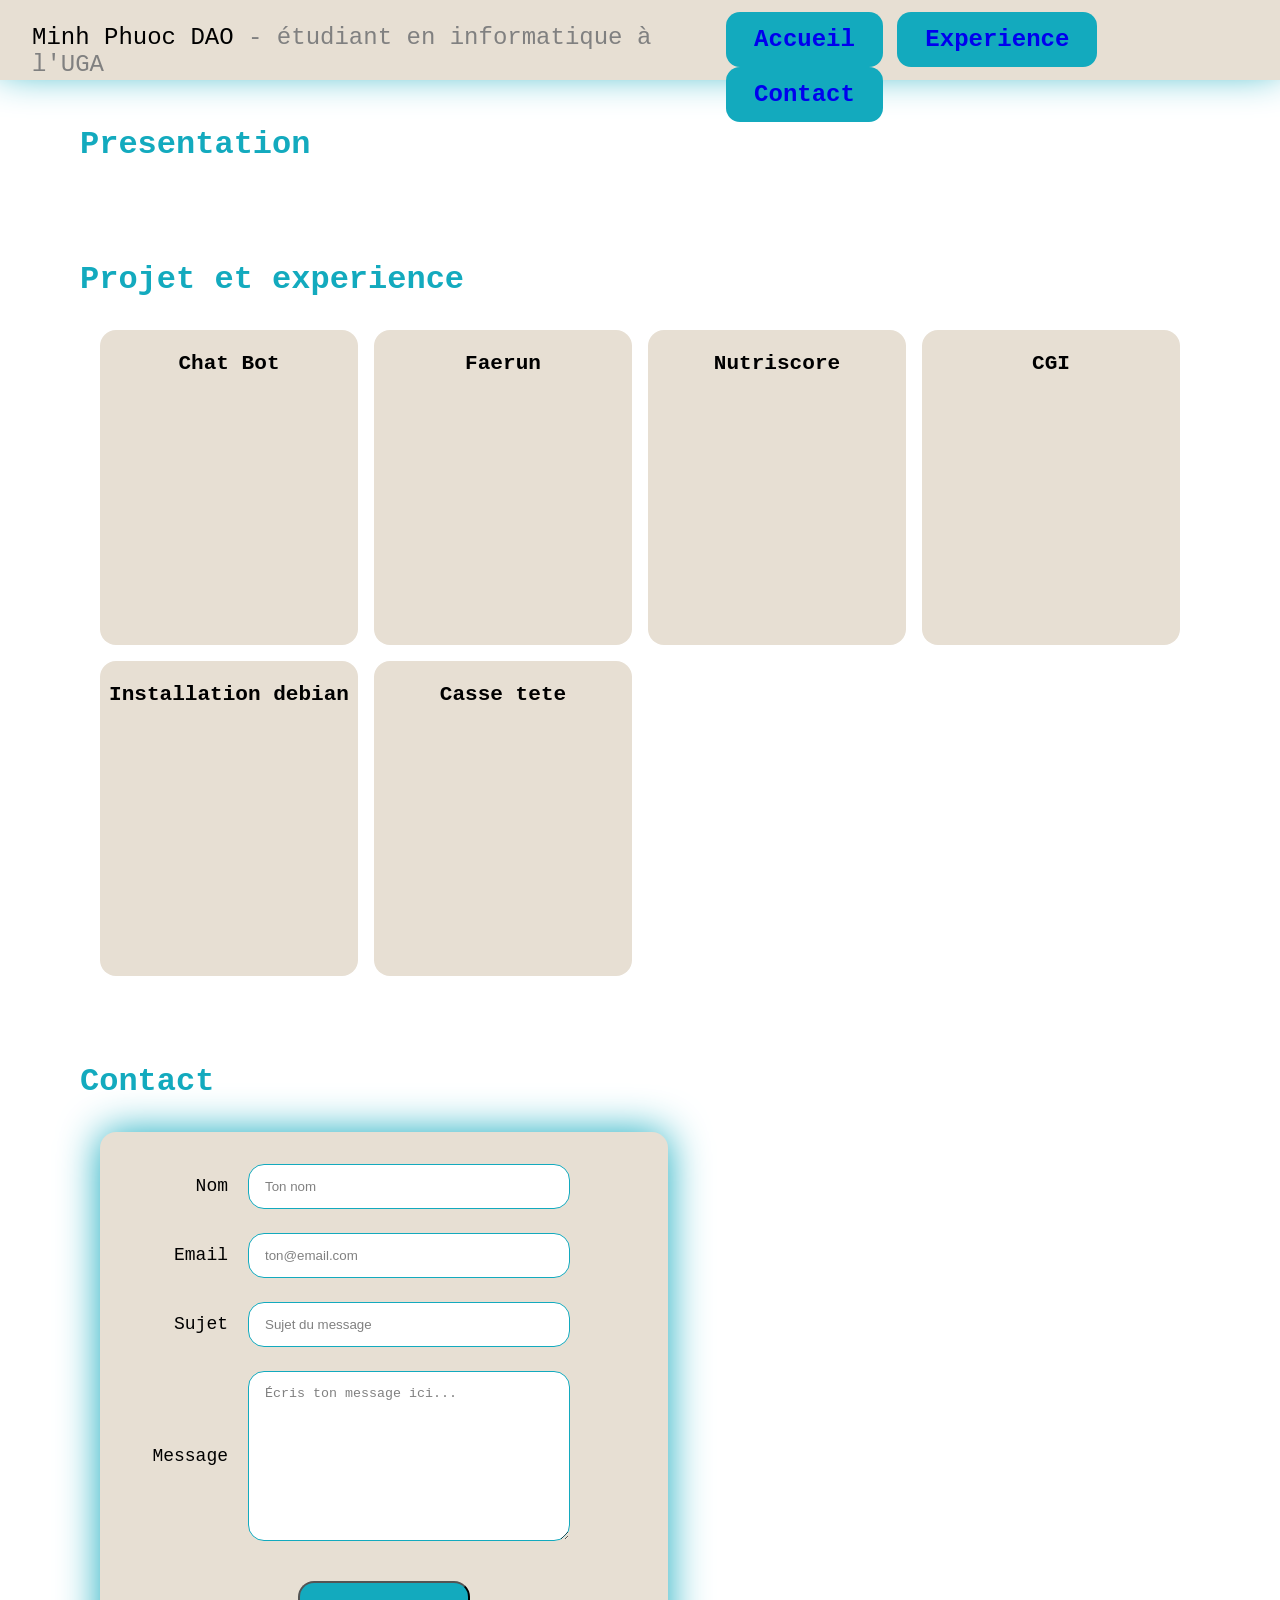
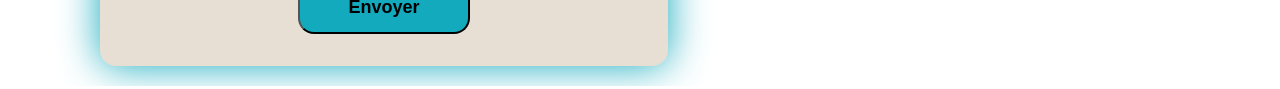
==== Portofolio.html @ 7382b0c1 "portfolio" ====
<!DOCTYPE html>
<html lang="en">

<head>
    <meta charset="UTF-8">
    <meta name="viewport" content="width=device-width, initial-scale=1.0">
    <link rel="stylesheet" href="Portofolio.css">
    <link rel="stylesheet" href="Card.css">
    <title>Document</title>
</head>

<body>
    <nav>
        <p>Minh Phuoc DAO <span>- étudiant en informatique à l'UGA</span></p>
        <section>
            <a href="#presentation" class="btn">Accueil</a>
            <a href="#experience" class="btn">Experience</a>
            <a href="#contact" class="btn">Contact</a>
        </section>
    </nav>

    <section id="presentation">
        <h2>Presentation</h2>


    </section>

    <section id="experience">
        <h2>Projet et experience</h2>
        <section class="tab">
            <section class="projet">
                <div class="card">
                    <div class="card-inter">
                        <div class="card-front">

                            <h3>Chat Bot</h3>

                        </div>
                        <div class="card-back">

                            <p> C'est fait avec du java</p>

                            <button class="myBtn">En savoir plus</button>

                        </div>
                    </div>
                </div>
                <div class="myModal modal">
                    <div class="modal-content">

                        <span class="close">&times;</span>
                        <p>Some text fsefzfl..</p>

                    </div>
                </div>
            </section>

            <section class="projet">
                <div class="card">
                    <div class="card-inter">
                        <div class="card-front">

                            <h3>Faerun</h3>

                        </div>
                        <div class="card-back">

                            <p> C'est fait avec du java</p>

                            <button class="myBtn">En savoir plus</button>

                        </div>
                    </div>
                </div>
                <div class="myModal modal">
                    <div class="modal-content">

                        <span class="close">&times;</span>
                        <p>Some text fsefzfl..</p>

                    </div>
                </div>
            </section>

            <section class="projet">
                <div class="card">
                    <div class="card-inter">
                        <div class="card-front">

                            <h3>Nutriscore</h3>

                        </div>
                        <div class="card-back">

                            <p> C'est fait avec du java</p>

                            <button class="myBtn">En savoir plus</button>

                        </div>
                    </div>
                </div>
                <div class="myModal modal">
                    <div class="modal-content">

                        <span class="close">&times;</span>
                        <p>Some text fsefzfl..</p>

                    </div>
                </div>
            </section>

            <section class="projet">
                <div class="card">
                    <div class="card-inter">
                        <div class="card-front">

                            <h3>CGI</h3>

                        </div>
                        <div class="card-back">

                            <p> C'est fait avec du java</p>

                            <button class="myBtn">En savoir plus</button>

                        </div>
                    </div>
                </div>
                <div class="myModal modal">
                    <div class="modal-content">

                        <span class="close">&times;</span>
                        <p>Some text fsefzfl..</p>

                    </div>
                </div>
            </section>

            <section class="projet">
                <div class="card">
                    <div class="card-inter">
                        <div class="card-front">

                            <h3>Installation debian</h3>

                        </div>
                        <div class="card-back">

                            <p> C'est fait avec du java</p>

                            <button class="myBtn">En savoir plus</button>

                        </div>
                    </div>
                </div>
                <div class="myModal modal">
                    <div class="modal-content">

                        <span class="close">&times;</span>
                        <p>Some text fsefzfl..</p>

                    </div>
                </div>
            </section>

            <section class="projet">
                <div class="card">
                    <div class="card-inter">
                        <div class="card-front">

                            <h3>Casse tete</h3>

                        </div>
                        <div class="card-back">

                            <p> C'est fait avec du python</p>

                            <button class="myBtn">En savoir plus</button>

                        </div>
                    </div>
                </div>
                <div class="myModal modal">
                    <div class="modal-content">

                        <span class="close">&times;</span>
                        <p>Some text fsefzfl..</p>

                    </div>
                </div>
            </section>
        </section>

        <script>
            document.addEventListener("DOMContentLoaded", function () {
                const buttons = document.querySelectorAll(".myBtn");

                buttons.forEach(btn => {
                    const modal = btn.closest('.projet').querySelector('.modal');
                    const close = modal.querySelector(".close");

                    btn.onclick = function () {
                        modal.style.display = "block";
                    }

                    close.onclick = function () {
                        modal.style.display = "none";
                    }

                    window.addEventListener("click", function (event) {
                        if (event.target === modal) {
                            modal.style.display = "none";
                        }
                    });
                });
            });
        </script>

    </section>

    <section id="contact">
        <h2>Contact</h2>
        <form class="contact-form">
            <div class="form">
                <label for="name">Nom</label>
                <input type="text" id="name" name="name" placeholder="Ton nom" required>
            </div>

            <div class="form">
                <label for="email">Email</label>
                <input type="email" id="email" name="email" placeholder="ton@email.com" required>
            </div>

            <div class="form">
                <label for="subject">Sujet</label>
                <input type="text" id="subject" name="subject" placeholder="Sujet du message" required>
            </div>

            <div class="form">
                <label for="message">Message</label>
                <textarea id="message" name="message" rows="5" placeholder="Écris ton message ici..."
                    required></textarea>
            </div>

            <button type="submit">Envoyer</button>
        </form>

    </section>
</body>

</html>
---- Portofolio.css ----
:root {
  /* Couleur du texte */
  --color-text: black;

  /* Couleur du texte inverse*/
  --color-text-inverse: white;

  /* Couleur du fond */
  --color-bg: white;

  /* Couleur du fond alt */
  --color-bg-alt: #e7dfd3;

  --bleu: #044389;
  --vert: #13aabe;
}

html,
body {
  scroll-behavior: smooth;
  margin: 0;
  font-family: "JetBrains Mono", monospace;

  color: var(--color-text);
  background-color: var(--color-bg);

  font-size: 18px;
}
h2 {
  margin-bottom: 32px;
  font-size: 32px;
  color: var(--vert);
}
nav {
  display: flex;
  height: 80px;
  width: 100%;
  margin: 0;
  top: 0;

  justify-content: space-between;
  font-size: 24px;
  position: fixed;

  box-shadow: 0 -10px 40px var(--vert);
  background-color: var(--color-bg-alt);

  z-index: 100;

}

nav>section {
  font-weight: bold;

  margin: 12px;
  margin-right: 48px;
}

nav>p {
  margin: 24px;
  margin-left: 32px;
}

.btn {
  display: inline-flex;
  align-items: center;
  justify-content: center;

  padding: 14px 28px;
  border-radius: 14px;

  background-color: var(--vert);
  text-decoration: none;
  transition: transform 0.4s;

}

span {
  color: grey;
}

.btn:hover {
  transform: translateY(-5px);
  box-shadow: 0 0 20px var(--vert);
}

.btn:active {
  transform: translateY(0);
  box-shadow: 0 6px 15px #10ca4b4e;
}

#presentation,
#experience,
#contact {
  margin-right: 60px;
  margin-left: 60px;
  scroll-margin-top: 80px;
  padding: 20px;
}

#presentation {
  padding-top: 99px;
}

.tab {
  display: grid;
  grid-template-columns: repeat(4, 1fr);
  gap: 16px;
  margin: 20px;
}

.card {
  background-color: transparent;
  height: 35vh;
  perspective: 1000px;
  z-index: 1;
  color: black;
  font-size: 100%;
}

.card-inter {
  position: relative;
  width: 100%;
  height: 100%;
  text-align: center;
  transition: transform 1s ease 0.02s;
  transform-style: preserve-3d;

}

.card:hover .card-inter {
  transform: rotateY(180deg) translateY(-8px) scale(1.02);
  box-shadow: 0 0 40px var(--vert);
  border-radius: 16px;
}

.card-front,
.card-back {
  position: absolute;
  width: 100%;
  height: 100%;
  -webkit-backface-visibility: hidden;
  backface-visibility: hidden;
  border-radius: 16px;

}

.card-front {
  background-color: var(--color-bg-alt);
  border: -10px solid #044289ad;

}

.card-back {
  background-color: var(--vert);
  border: -10px solid var(--vert);
  transform: rotateY(180deg);

  display: flex;
  flex-direction: column;
  justify-content: space-between;
  align-items: center;
}

.modal {
  display: none;
  position: fixed;
  z-index: 1;

  padding-top: 149px;
  left: 35px;
  top: 0;

  width: 95%;
  height: 100%;

  overflow: auto;
}

.modal-content {
  background-color: var(--color-bg);
  margin: auto;
  padding: 20px;
  border: 1px solid var(--vert);
  box-shadow: 0 0 40px var(--vert);

  width: 60%;
  height: 66vh;
  border-radius: 16px;

}

.close {
  color: #aaaaaa;
  float: right;
  font-size: 28px;
  font-weight: bold;
}

.close:hover,
.close:focus {
  color: #000;
  text-decoration: none;
  cursor: pointer;
}

.myBtn {
  width: 30%;
  margin-bottom: 25px;
  padding: 10px;
  background-color: lightblue;
  border-style: none;
  border-radius: 12px;
}

.myBtn:hover {
  background-color: var(--bleu);
}


#contact {
  display: flex;
  flex-direction: column;
  align-items: left;

}

.contact-form {
  width: 45%;
  display: flex;
  flex-direction: column;
  gap: 24px;
  margin-left: 20px;
  padding: 32px;
  border-radius: 16px;
  background-color: var(--color-bg-alt);
  box-shadow: 0 0 40px var(--vert);
}


.form{
  display: grid;
  grid-template-columns: 1fr 3fr;
  align-items: center;
  gap: 20px;
  padding-right: 100px;
}

#contact label {
  text-align: right;
  cursor: pointer;
}

#contact input, #contact textarea {
  width: 100%;
  padding: 14px 16px;
  border-radius: 16px;
  border: 1px solid var(--vert);

  background-color: var(--color-bg);
  transition: border 0.2s, box-shadow 0.2s, transform 0.2s;
}
#contact input::placeholder,
#contact textarea::placeholder {
  color: grey;
}

#contact input:focus,
#contact textarea:focus {
  border: 1px solid var(--vert);
  box-shadow: 0 0 10px var(--vert);
  transform: translateY(-1px);
}

#contact textarea {
  resize: vertical;
  min-height: 140px;
}

#contact button {
  align-self: center;
  margin-top: 16px;

  padding: 14px 48px;
  border-radius: 16px;

  background-color: var(--vert);

  font-weight: bold;
  font-size: 18px;

  cursor: pointer;
  transition: transform 0.3s, box-shadow 0.3s;
}

#contact button:hover {
  transform: translateY(-4px);
  box-shadow: 0 0 20px var(--vert);
}

#contact button:active {
  transform: translateY(0);
  box-shadow: 0 6px 15px red;
}
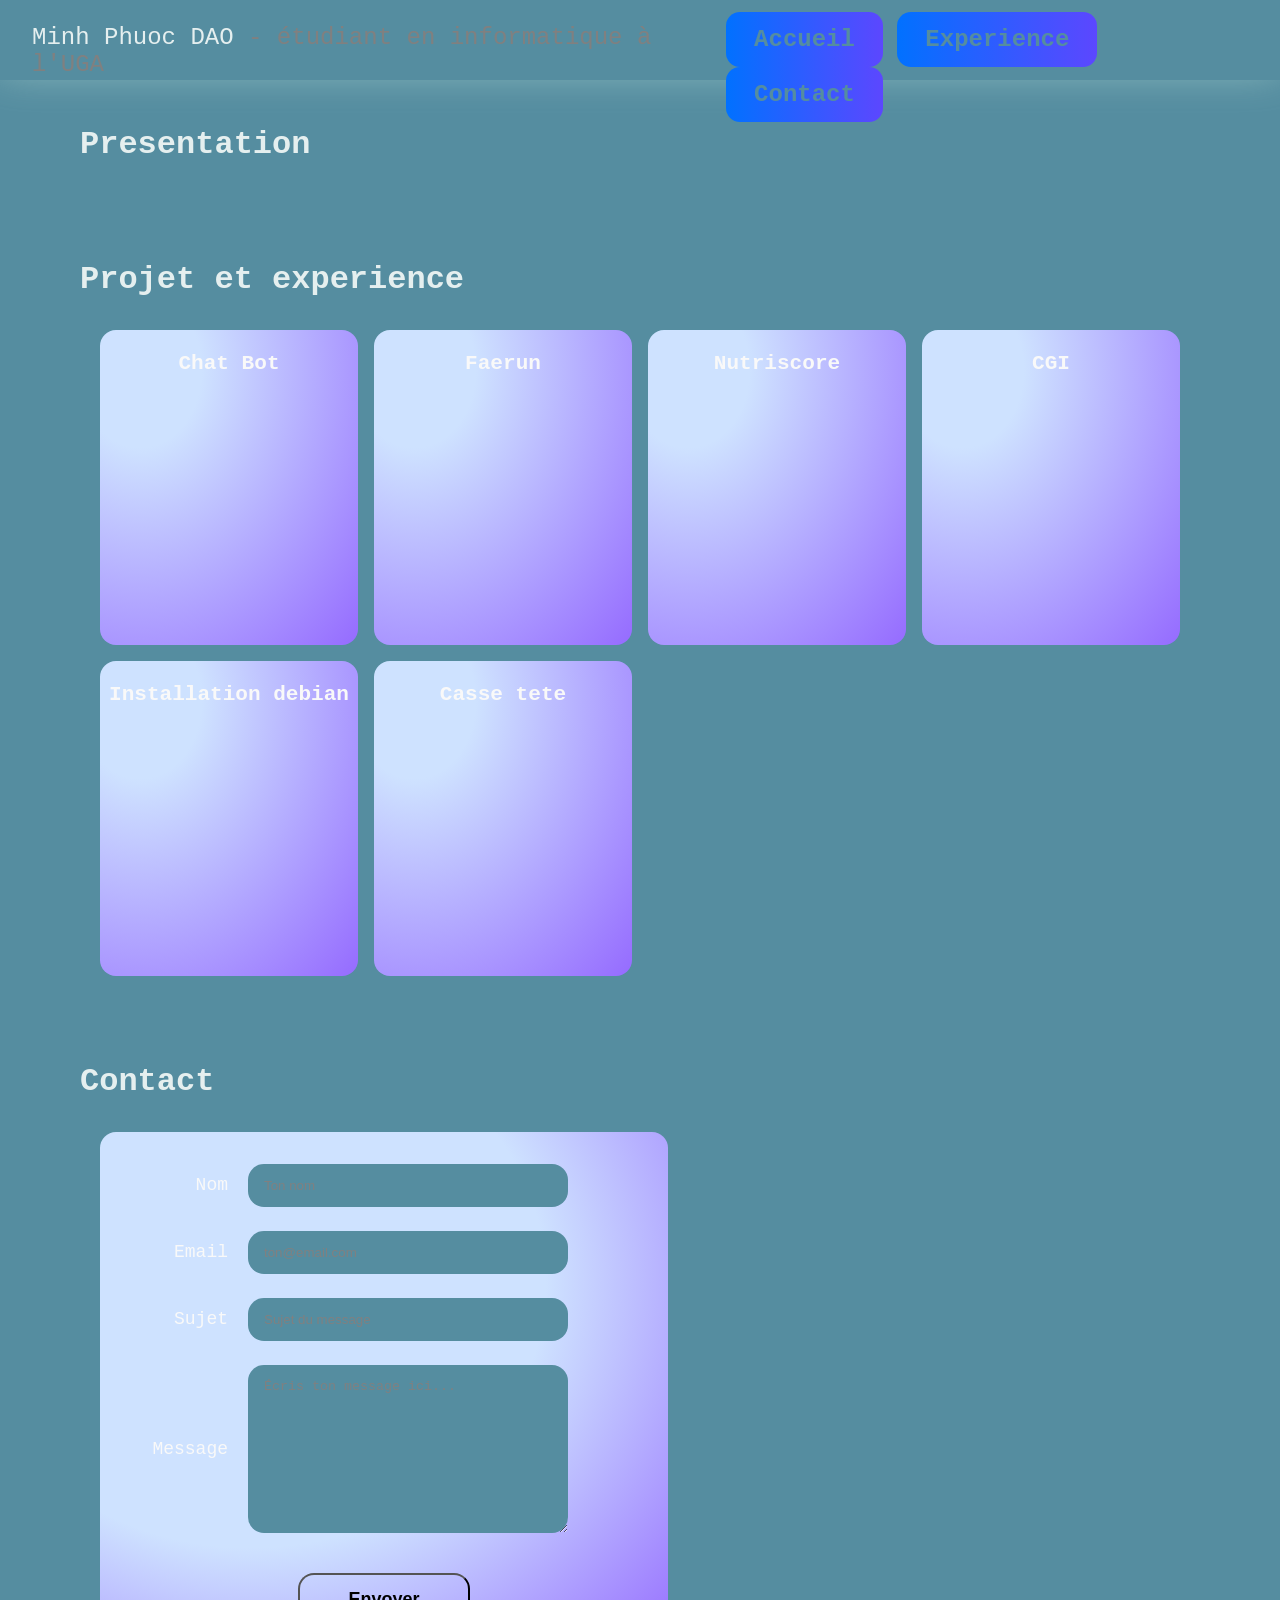
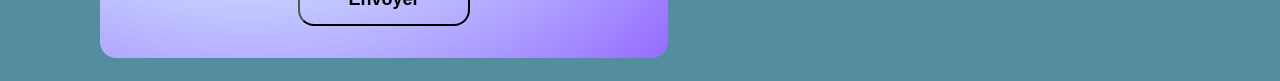
==== commit a5c9b018: "version meilleur couleur" ====
--- a/Portofolio.html
+++ b/Portofolio.html
@@ -216,6 +216,8 @@
             });
         </script>
 
+        
+
     </section>
 
     <section id="contact">
--- a/Portofolio.css
+++ b/Portofolio.css
@@ -1,18 +1,14 @@
 :root {
   /* Couleur du texte */
-  --color-text: black;
-
+  --color-text: #f9f9f9;
+  --color-text-alt: #e5efef;
   /* Couleur du texte inverse*/
   --color-text-inverse: white;
 
   /* Couleur du fond */
-  --color-bg: white;
-
-  /* Couleur du fond alt */
-  --color-bg-alt: #e7dfd3;
-
-  --bleu: #044389;
-  --vert: #13aabe;
+  --color-bg: #558da0;
+  --color-bg-alt: #96c2c2;
+
 }
 
 html,
@@ -26,10 +22,11 @@
 
   font-size: 18px;
 }
+
 h2 {
   margin-bottom: 32px;
   font-size: 32px;
-  color: var(--vert);
+  color: var(--color-text-alt);
 }
 nav {
   display: flex;
@@ -41,9 +38,10 @@
   justify-content: space-between;
   font-size: 24px;
   position: fixed;
-
-  box-shadow: 0 -10px 40px var(--vert);
-  background-color: var(--color-bg-alt);
+  color: var(--color-text-alt);
+
+  box-shadow: 0 -10px 40px var(--color-bg-alt);
+  background-color: var(--color-bg);
 
   z-index: 100;
 
@@ -69,9 +67,10 @@
   padding: 14px 28px;
   border-radius: 14px;
 
-  background-color: var(--vert);
+  background-image: linear-gradient(to right, #0171ff, #5c47ff 100%, #42ccff);
   text-decoration: none;
   transition: transform 0.4s;
+  color: var(--color-bg);
 
 }
 
@@ -81,7 +80,8 @@
 
 .btn:hover {
   transform: translateY(-5px);
-  box-shadow: 0 0 20px var(--vert);
+  box-shadow: 0 6px 16px -4px #006aff66;
+  background-image: linear-gradient(to right, #0171ff, #5c47ff 0%, #42ccff);
 }
 
 .btn:active {
@@ -114,7 +114,7 @@
   height: 35vh;
   perspective: 1000px;
   z-index: 1;
-  color: black;
+  color: var(--color-text);
   font-size: 100%;
 }
 
@@ -123,14 +123,13 @@
   width: 100%;
   height: 100%;
   text-align: center;
-  transition: transform 1s ease 0.02s;
+  transition: transform 0.8s ease-in-out 0.02s, border-color 2s ease, box-shadow 0.3s ease;
   transform-style: preserve-3d;
-
 }
 
 .card:hover .card-inter {
   transform: rotateY(180deg) translateY(-8px) scale(1.02);
-  box-shadow: 0 0 40px var(--vert);
+  box-shadow: 0 0 10px var(--color-text-alt);
   border-radius: 16px;
 }
 
@@ -146,14 +145,11 @@
 }
 
 .card-front {
+  background: radial-gradient(farthest-corner at 40px 40px, #cee2ff 20%, #956bff 100%);
+}
+
+.card-back {
   background-color: var(--color-bg-alt);
-  border: -10px solid #044289ad;
-
-}
-
-.card-back {
-  background-color: var(--vert);
-  border: -10px solid var(--vert);
   transform: rotateY(180deg);
 
   display: flex;
@@ -208,13 +204,14 @@
   width: 30%;
   margin-bottom: 25px;
   padding: 10px;
-  background-color: lightblue;
+  background-image: linear-gradient(to right, #0171ff, #5c47ff 100%, #42ccff);
   border-style: none;
   border-radius: 12px;
+  color: var(--color-bg);
 }
 
 .myBtn:hover {
-  background-color: var(--bleu);
+background-image: linear-gradient(to right, #0171ff, #5c47ff 0%, #42ccff);
 }
 
 
@@ -233,7 +230,7 @@
   margin-left: 20px;
   padding: 32px;
   border-radius: 16px;
-  background-color: var(--color-bg-alt);
+  background: radial-gradient(farthest-corner at 150px 150px, #cee2ff 50%, #956bff 100%);
   box-shadow: 0 0 40px var(--vert);
 }
 
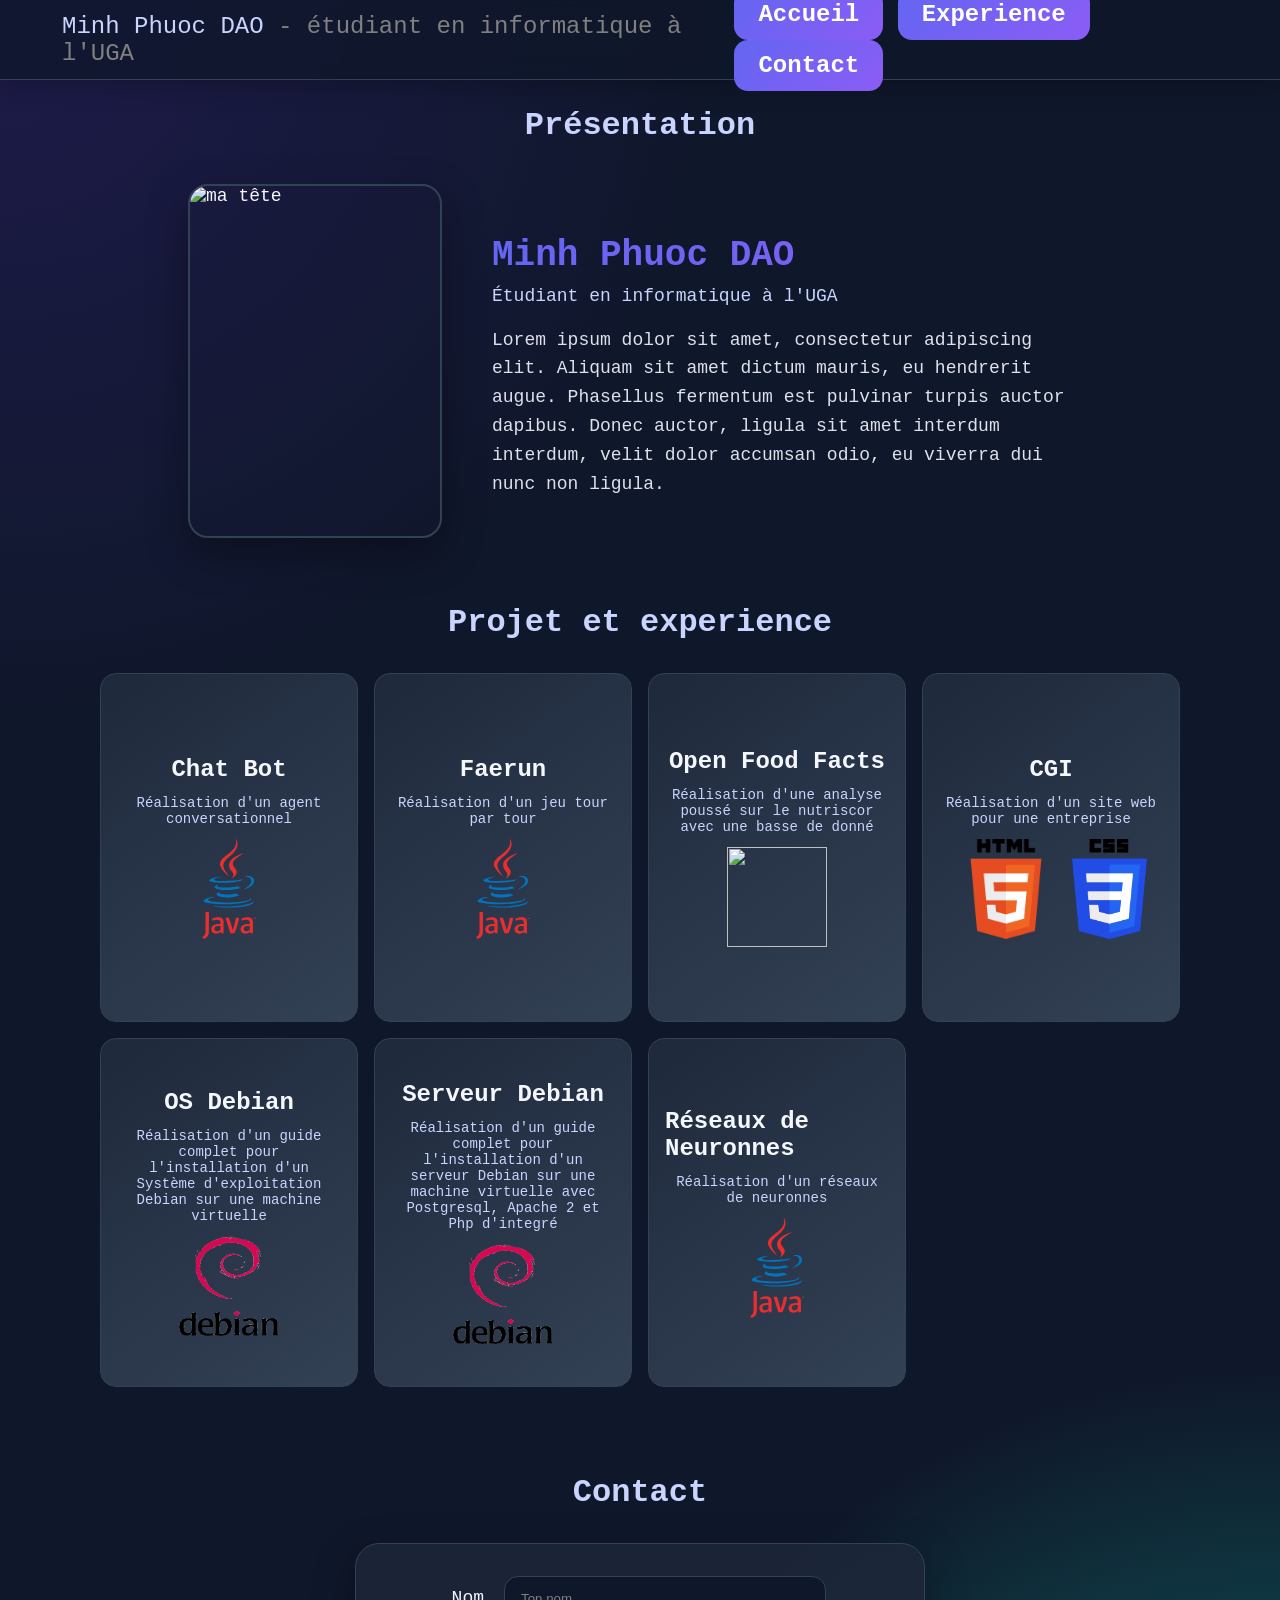
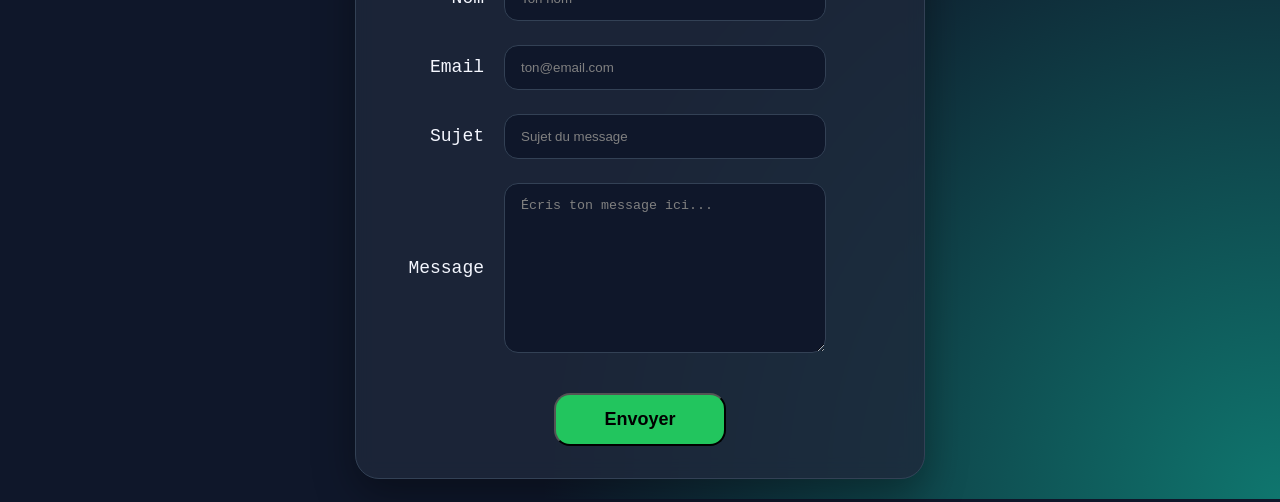
==== commit c9b2273b: "tout changé" ====
--- a/Portofolio.html
+++ b/Portofolio.html
@@ -20,7 +20,26 @@
     </nav>
 
     <section id="presentation">
-        <h2>Presentation</h2>
+        <h2>Présentation</h2>
+
+        <div class="presentation-container">
+
+            <img src="pp.png" class="pp" alt="ma tête">
+
+            <div class="presentation-text">
+                <h1>Minh Phuoc DAO</h1>
+                <span>Étudiant en informatique à l'UGA</span>
+
+                <p>
+                    Lorem ipsum dolor sit amet, consectetur adipiscing elit.
+                    Aliquam sit amet dictum mauris, eu hendrerit augue.
+                    Phasellus fermentum est pulvinar turpis auctor dapibus.
+                    Donec auctor, ligula sit amet interdum interdum, velit dolor accumsan odio,
+                    eu viverra dui nunc non ligula.
+                </p>
+            </div>
+
+        </div>
 
 
     </section>
@@ -30,154 +49,121 @@
         <section class="tab">
             <section class="projet">
                 <div class="card">
-                    <div class="card-inter">
-                        <div class="card-front">
-
-                            <h3>Chat Bot</h3>
-
-                        </div>
-                        <div class="card-back">
-
-                            <p> C'est fait avec du java</p>
-
-                            <button class="myBtn">En savoir plus</button>
-
-                        </div>
-                    </div>
-                </div>
-                <div class="myModal modal">
-                    <div class="modal-content">
-
-                        <span class="close">&times;</span>
-                        <p>Some text fsefzfl..</p>
-
-                    </div>
-                </div>
-            </section>
-
-            <section class="projet">
-                <div class="card">
-                    <div class="card-inter">
-                        <div class="card-front">
-
-                            <h3>Faerun</h3>
-
-                        </div>
-                        <div class="card-back">
-
-                            <p> C'est fait avec du java</p>
-
-                            <button class="myBtn">En savoir plus</button>
-
-                        </div>
-                    </div>
-                </div>
-                <div class="myModal modal">
-                    <div class="modal-content">
-
-                        <span class="close">&times;</span>
-                        <p>Some text fsefzfl..</p>
-
-                    </div>
-                </div>
-            </section>
-
-            <section class="projet">
-                <div class="card">
-                    <div class="card-inter">
-                        <div class="card-front">
-
-                            <h3>Nutriscore</h3>
-
-                        </div>
-                        <div class="card-back">
-
-                            <p> C'est fait avec du java</p>
-
-                            <button class="myBtn">En savoir plus</button>
-
-                        </div>
-                    </div>
-                </div>
-                <div class="myModal modal">
-                    <div class="modal-content">
-
-                        <span class="close">&times;</span>
-                        <p>Some text fsefzfl..</p>
-
-                    </div>
-                </div>
-            </section>
-
-            <section class="projet">
-                <div class="card">
-                    <div class="card-inter">
-                        <div class="card-front">
-
-                            <h3>CGI</h3>
-
-                        </div>
-                        <div class="card-back">
-
-                            <p> C'est fait avec du java</p>
-
-                            <button class="myBtn">En savoir plus</button>
-
-                        </div>
-                    </div>
-                </div>
-                <div class="myModal modal">
-                    <div class="modal-content">
-
-                        <span class="close">&times;</span>
-                        <p>Some text fsefzfl..</p>
-
-                    </div>
-                </div>
-            </section>
-
-            <section class="projet">
-                <div class="card">
-                    <div class="card-inter">
-                        <div class="card-front">
-
-                            <h3>Installation debian</h3>
-
-                        </div>
-                        <div class="card-back">
-
-                            <p> C'est fait avec du java</p>
-
-                            <button class="myBtn">En savoir plus</button>
-
-                        </div>
-                    </div>
-                </div>
-                <div class="myModal modal">
-                    <div class="modal-content">
-
-                        <span class="close">&times;</span>
-                        <p>Some text fsefzfl..</p>
-
-                    </div>
-                </div>
-            </section>
-
-            <section class="projet">
-                <div class="card">
-                    <div class="card-inter">
-                        <div class="card-front">
-
-                            <h3>Casse tete</h3>
-
-                        </div>
-                        <div class="card-back">
-
-                            <p> C'est fait avec du python</p>
-
-                            <button class="myBtn">En savoir plus</button>
-
-                        </div>
+                    <h3>Chat Bot</h3>
+                    <p>Réalisation d'un agent conversationnel</p>
+                    <div class="logo">
+                        <img src="Java_Logo.svg" alt="">
+                    </div>
+                </div>
+                <div class="myModal modal">
+                    <div class="modal-content">
+
+                        <span class="close">&times;</span>
+                        <p>Some text fsefzfl..</p>
+
+                    </div>
+                </div>
+            </section>
+
+            <section class="projet">
+                <div class="card">
+                    <h3>Faerun</h3>
+                    <p>Réalisation d'un jeu tour par tour</p>
+                    <div class="logo">
+                        <img src="Java_Logo.svg" alt="">
+                    </div>
+                </div>
+                <div class="myModal modal">
+                    <div class="modal-content">
+
+                        <span class="close">&times;</span>
+                        <p>Some text fsefzfl..</p>
+
+                    </div>
+                </div>
+            </section>
+
+            <section class="projet">
+                <div class="card">
+                    <h3>Open Food Facts</h3>
+                    <p>Réalisation d'une analyse poussé sur le nutriscor avec une basse de donné</p>
+                    <div class="logo">
+                        <img src="Sql_logo.png" alt="">
+                    </div>
+                </div>
+                <div class="myModal modal">
+                    <div class="modal-content">
+
+                        <span class="close">&times;</span>
+                        <p>Some text fsefzfl..</p>
+
+                    </div>
+                </div>
+            </section>
+
+            <section class="projet">
+                <div class="card">
+                    <h3>CGI</h3>
+                    <p>Réalisation d'un site web pour une entreprise</p>
+                    <div class="logo">
+                        <img src="Html_Logo.png" alt="">
+                        <img class="logocss" src="Css_Logo.png" alt="">
+                    </div>
+                </div>
+                <div class="myModal modal">
+                    <div class="modal-content">
+
+                        <span class="close">&times;</span>
+                        <p>Some text fsefzfl..</p>
+
+                    </div>
+                </div>
+            </section>
+
+            <section class="projet">
+                <div class="card">
+                    <h3>OS Debian</h3>
+                    <p>Réalisation d'un guide complet pour l'installation d'un Système d'exploitation Debian sur une
+                        machine virtuelle</p>
+                    <div class="logo">
+                        <img src="Debian_Logo.png" alt="">
+                    </div>
+                </div>
+                <div class="myModal modal">
+                    <div class="modal-content">
+
+                        <span class="close">&times;</span>
+                        <p>Some text fsefzfl..</p>
+
+                    </div>
+                </div>
+            </section>
+
+            <section class="projet">
+                <div class="card">
+                    <h3>Serveur Debian</h3>
+                    <p>Réalisation d'un guide complet pour l'installation d'un serveur Debian sur une machine virtuelle
+                        avec Postgresql, Apache 2 et Php d'integré</p>
+                    <div class="logo">
+                        <img src="Debian_Logo.png" alt="">
+                    </div>
+                </div>
+                <div class="myModal modal">
+                    <div class="modal-content">
+
+                        <span class="close">&times;</span>
+                        <p>Some text fsefzfl..</p>
+
+                    </div>
+                </div>
+            </section>
+
+            <section class="projet">
+                <div class="card">
+                    <h3>Réseaux de Neuronnes</h3>
+                    <p>Réalisation d'un réseaux de neuronnes</p>
+                    <div class="logo">
+                        <img src="Java_Logo.svg" alt="">
                     </div>
                 </div>
                 <div class="myModal modal">
@@ -193,13 +179,14 @@
 
         <script>
             document.addEventListener("DOMContentLoaded", function () {
-                const buttons = document.querySelectorAll(".myBtn");
-
-                buttons.forEach(btn => {
-                    const modal = btn.closest('.projet').querySelector('.modal');
+                const cards = document.querySelectorAll(".card");
+
+                cards.forEach(card => {
+                    const modal = card.closest('.projet').querySelector('.modal');
                     const close = modal.querySelector(".close");
 
-                    btn.onclick = function () {
+                    card.onclick = function (e) {
+                        e.stopPropagation();
                         modal.style.display = "block";
                     }
 
@@ -216,7 +203,7 @@
             });
         </script>
 
-        
+
 
     </section>
 
--- a/Portofolio.css
+++ b/Portofolio.css
@@ -1,87 +1,85 @@
 :root {
-  /* Couleur du texte */
-  --color-text: #f9f9f9;
-  --color-text-alt: #e5efef;
-  /* Couleur du texte inverse*/
-  --color-text-inverse: white;
-
-  /* Couleur du fond */
-  --color-bg: #558da0;
-  --color-bg-alt: #96c2c2;
-
-}
-
-html,
-body {
+  --color-text: #f5f7ff;
+  --color-text-alt: #c9d4ff;
+  --color-text-inverse: #0f172a;
+  --color-bg: #0f172a;
+  --color-bg-alt: #1e293b;
+  --color-primary: #6366f1;
+  --color-primary-light: #8b5cf6;
+  --color-border: #334155;
+  --vert: #22c55e;
+}
+
+html, body {
   scroll-behavior: smooth;
   margin: 0;
   font-family: "JetBrains Mono", monospace;
-
+  font-size: 18px;
   color: var(--color-text);
-  background-color: var(--color-bg);
-
-  font-size: 18px;
+  background:
+    radial-gradient(circle at top left, #1e1b4b 0%, transparent 30%),
+    radial-gradient(circle at bottom right, #0f766e 0%, transparent 30%),
+    var(--color-bg);
+  min-height: 100vh;
 }
 
 h2 {
   margin-bottom: 32px;
+  text-align: center;
   font-size: 32px;
   color: var(--color-text-alt);
 }
+
 nav {
   display: flex;
+  justify-content: space-between;
+  align-items: center;
+  position: fixed;
+  top: 0;
+  width: 100%;
   height: 80px;
-  width: 100%;
-  margin: 0;
-  top: 0;
-
-  justify-content: space-between;
+  padding: 0 30px;
   font-size: 24px;
-  position: fixed;
   color: var(--color-text-alt);
-
-  box-shadow: 0 -10px 40px var(--color-bg-alt);
-  background-color: var(--color-bg);
-
+  background: rgba(15, 23, 42, 0.75);
+  backdrop-filter: blur(12px);
+  border-bottom: 1px solid var(--color-border);
+  box-shadow: 0 5px 25px rgba(0, 0, 0, 0.25);
   z-index: 100;
-
-}
-
-nav>section {
+  box-sizing: border-box;
+}
+
+nav > section {
   font-weight: bold;
-
   margin: 12px;
   margin-right: 48px;
 }
 
-nav>p {
+nav > p {
   margin: 24px;
   margin-left: 32px;
+}
+
+span {
+  color: grey;
 }
 
 .btn {
   display: inline-flex;
   align-items: center;
   justify-content: center;
-
-  padding: 14px 28px;
+  padding: 12px 24px;
   border-radius: 14px;
-
-  background-image: linear-gradient(to right, #0171ff, #5c47ff 100%, #42ccff);
+  background: linear-gradient(135deg, var(--color-primary), var(--color-primary-light));
+  color: white;
   text-decoration: none;
-  transition: transform 0.4s;
-  color: var(--color-bg);
-
-}
-
-span {
-  color: grey;
+  font-weight: bold;
+  transition: all 0.3s ease;
 }
 
 .btn:hover {
-  transform: translateY(-5px);
-  box-shadow: 0 6px 16px -4px #006aff66;
-  background-image: linear-gradient(to right, #0171ff, #5c47ff 0%, #42ccff);
+  transform: translateY(-4px);
+  box-shadow: 0 10px 25px rgba(99, 102, 241, 0.45);
 }
 
 .btn:active {
@@ -94,12 +92,12 @@
 #contact {
   margin-right: 60px;
   margin-left: 60px;
-  scroll-margin-top: 80px;
+  scroll-margin-top: 60px;
   padding: 20px;
 }
 
 #presentation {
-  padding-top: 99px;
+  padding-top: 80px;
 }
 
 .tab {
@@ -110,80 +108,65 @@
 }
 
 .card {
-  background-color: transparent;
-  height: 35vh;
-  perspective: 1000px;
-  z-index: 1;
-  color: var(--color-text);
-  font-size: 100%;
-}
-
-.card-inter {
-  position: relative;
-  width: 100%;
-  height: 100%;
-  text-align: center;
-  transition: transform 0.8s ease-in-out 0.02s, border-color 2s ease, box-shadow 0.3s ease;
-  transform-style: preserve-3d;
-}
-
-.card:hover .card-inter {
-  transform: rotateY(180deg) translateY(-8px) scale(1.02);
-  box-shadow: 0 0 10px var(--color-text-alt);
-  border-radius: 16px;
-}
-
-.card-front,
-.card-back {
-  position: absolute;
-  width: 100%;
-  height: 100%;
-  -webkit-backface-visibility: hidden;
-  backface-visibility: hidden;
-  border-radius: 16px;
-
-}
-
-.card-front {
-  background: radial-gradient(farthest-corner at 40px 40px, #cee2ff 20%, #956bff 100%);
-}
-
-.card-back {
-  background-color: var(--color-bg-alt);
-  transform: rotateY(180deg);
-
-  display: flex;
-  flex-direction: column;
-  justify-content: space-between;
-  align-items: center;
+    background: linear-gradient(145deg, #1e293b, #334155);
+    border: 1px solid var(--color-border);
+    border-radius: 16px;
+    height: 35vh;
+    display: flex;
+    flex-direction: column;
+    align-items: center;
+    justify-content: center;
+    gap: 12px;
+    padding: 16px;
+    color: var(--color-text);
+    font-size: 100%;
+    cursor: pointer;
+    transition: transform 0.2s ease, box-shadow 0.2s ease;
+}
+
+.card:hover {
+    transform: translateY(-8px);
+    box-shadow:
+        0 15px 35px rgba(0, 0, 0, 0.4),
+        0 0 20px rgba(99, 102, 241, 0.4);
+}
+
+.card h3 {
+    font-size: 24px;
+    margin: 0;
+}
+
+.card p {
+    font-size: 14px;
+    color: var(--color-text-alt);
+    margin: 0;
+    text-align: center;
 }
 
 .modal {
   display: none;
   position: fixed;
   z-index: 1;
-
   padding-top: 149px;
   left: 35px;
   top: 0;
-
   width: 95%;
   height: 100%;
-
   overflow: auto;
+  background-color: rgba(0, 0, 0, 0.6);
+  backdrop-filter: blur(4px);
 }
 
 .modal-content {
-  background-color: var(--color-bg);
+  background: #111827;
   margin: auto;
   padding: 20px;
-  border: 1px solid var(--vert);
-  box-shadow: 0 0 40px var(--vert);
-
+  border: 1px solid var(--color-border);
+  box-shadow: 0 0 40px rgba(0, 0, 0, 0.5);
   width: 60%;
   height: 66vh;
   border-radius: 16px;
-
+  color: white;
 }
 
 .close {
@@ -204,21 +187,16 @@
   width: 30%;
   margin-bottom: 25px;
   padding: 10px;
-  background-image: linear-gradient(to right, #0171ff, #5c47ff 100%, #42ccff);
-  border-style: none;
+  background-image: linear-gradient(to right, #0171ff, #5c47ff, #42ccff);
+  border: none;
   border-radius: 12px;
   color: var(--color-bg);
 }
-
-.myBtn:hover {
-background-image: linear-gradient(to right, #0171ff, #5c47ff 0%, #42ccff);
-}
-
 
 #contact {
   display: flex;
   flex-direction: column;
-  align-items: left;
+  align-items: center;
 
 }
 
@@ -227,15 +205,15 @@
   display: flex;
   flex-direction: column;
   gap: 24px;
-  margin-left: 20px;
   padding: 32px;
-  border-radius: 16px;
-  background: radial-gradient(farthest-corner at 150px 150px, #cee2ff 50%, #956bff 100%);
-  box-shadow: 0 0 40px var(--vert);
-}
-
-
-.form{
+  border-radius: 24px;
+  background: rgba(30, 41, 59, 0.8);
+  backdrop-filter: blur(10px);
+  border: 1px solid var(--color-border);
+  box-shadow: 0 15px 40px rgba(0, 0, 0, 0.35);
+}
+
+.form {
   display: grid;
   grid-template-columns: 1fr 3fr;
   align-items: center;
@@ -248,15 +226,17 @@
   cursor: pointer;
 }
 
-#contact input, #contact textarea {
+#contact input,
+#contact textarea {
   width: 100%;
   padding: 14px 16px;
-  border-radius: 16px;
-  border: 1px solid var(--vert);
-
-  background-color: var(--color-bg);
-  transition: border 0.2s, box-shadow 0.2s, transform 0.2s;
-}
+  border-radius: 14px;
+  border: 1px solid var(--color-border);
+  background: #0f172a;
+  color: white;
+  transition: all 0.3s ease;
+}
+
 #contact input::placeholder,
 #contact textarea::placeholder {
   color: grey;
@@ -264,9 +244,9 @@
 
 #contact input:focus,
 #contact textarea:focus {
-  border: 1px solid var(--vert);
-  box-shadow: 0 0 10px var(--vert);
-  transform: translateY(-1px);
+  outline: none;
+  border-color: var(--color-primary);
+  box-shadow: 0 0 0 3px rgba(99, 102, 241, 0.25);
 }
 
 #contact textarea {
@@ -277,19 +257,75 @@
 #contact button {
   align-self: center;
   margin-top: 16px;
-
   padding: 14px 48px;
   border-radius: 16px;
-
   background-color: var(--vert);
-
   font-weight: bold;
   font-size: 18px;
-
   cursor: pointer;
   transition: transform 0.3s, box-shadow 0.3s;
 }
-
+.presentation-container {
+    display: flex;
+    align-items: center;
+    justify-content: center;
+
+    gap: 50px;
+
+    margin-top: 40px;
+
+    flex-wrap: wrap; 
+}
+
+.pp {
+    width: 250px;
+    height: 350px;
+
+    object-fit: cover;
+
+    border-radius: 20px;
+
+    border: 2px solid var(--color-border);
+
+    box-shadow: 0 15px 40px rgba(0,0,0,0.35);
+
+    transition: transform 0.3s ease;
+}
+
+.pp:hover {
+    transform: scale(1.03);
+}
+
+.presentation-text {
+    max-width: 600px;
+}
+
+.presentation-text h1 {
+    font-size: 36px;
+    margin-bottom: 10px;
+
+    background: linear-gradient(
+        135deg,
+        var(--color-primary),
+        var(--color-primary-light)
+    );
+
+    -webkit-background-clip: text;
+    -webkit-text-fill-color: transparent;
+}
+
+.presentation-text span {
+    display: block;
+    margin-bottom: 20px;
+    color: var(--color-text-alt);
+    font-size: 18px;
+}
+
+.presentation-text p {
+    line-height: 1.6;
+    color: var(--color-text);
+    opacity: 0.9;
+}
 #contact button:hover {
   transform: translateY(-4px);
   box-shadow: 0 0 20px var(--vert);
@@ -298,4 +334,28 @@
 #contact button:active {
   transform: translateY(0);
   box-shadow: 0 6px 15px red;
+}
+
+.logo {
+    display: flex;
+    flex-direction:row;
+
+
+    gap: 16px; 
+
+    align-items: center;
+}
+
+.logo img {
+    width: 100px;
+    height: 100px;
+}
+
+.logocss {
+  width: 75px !important;
+}
+
+.pp {
+  width: 250px;
+  height: 350px;
 }
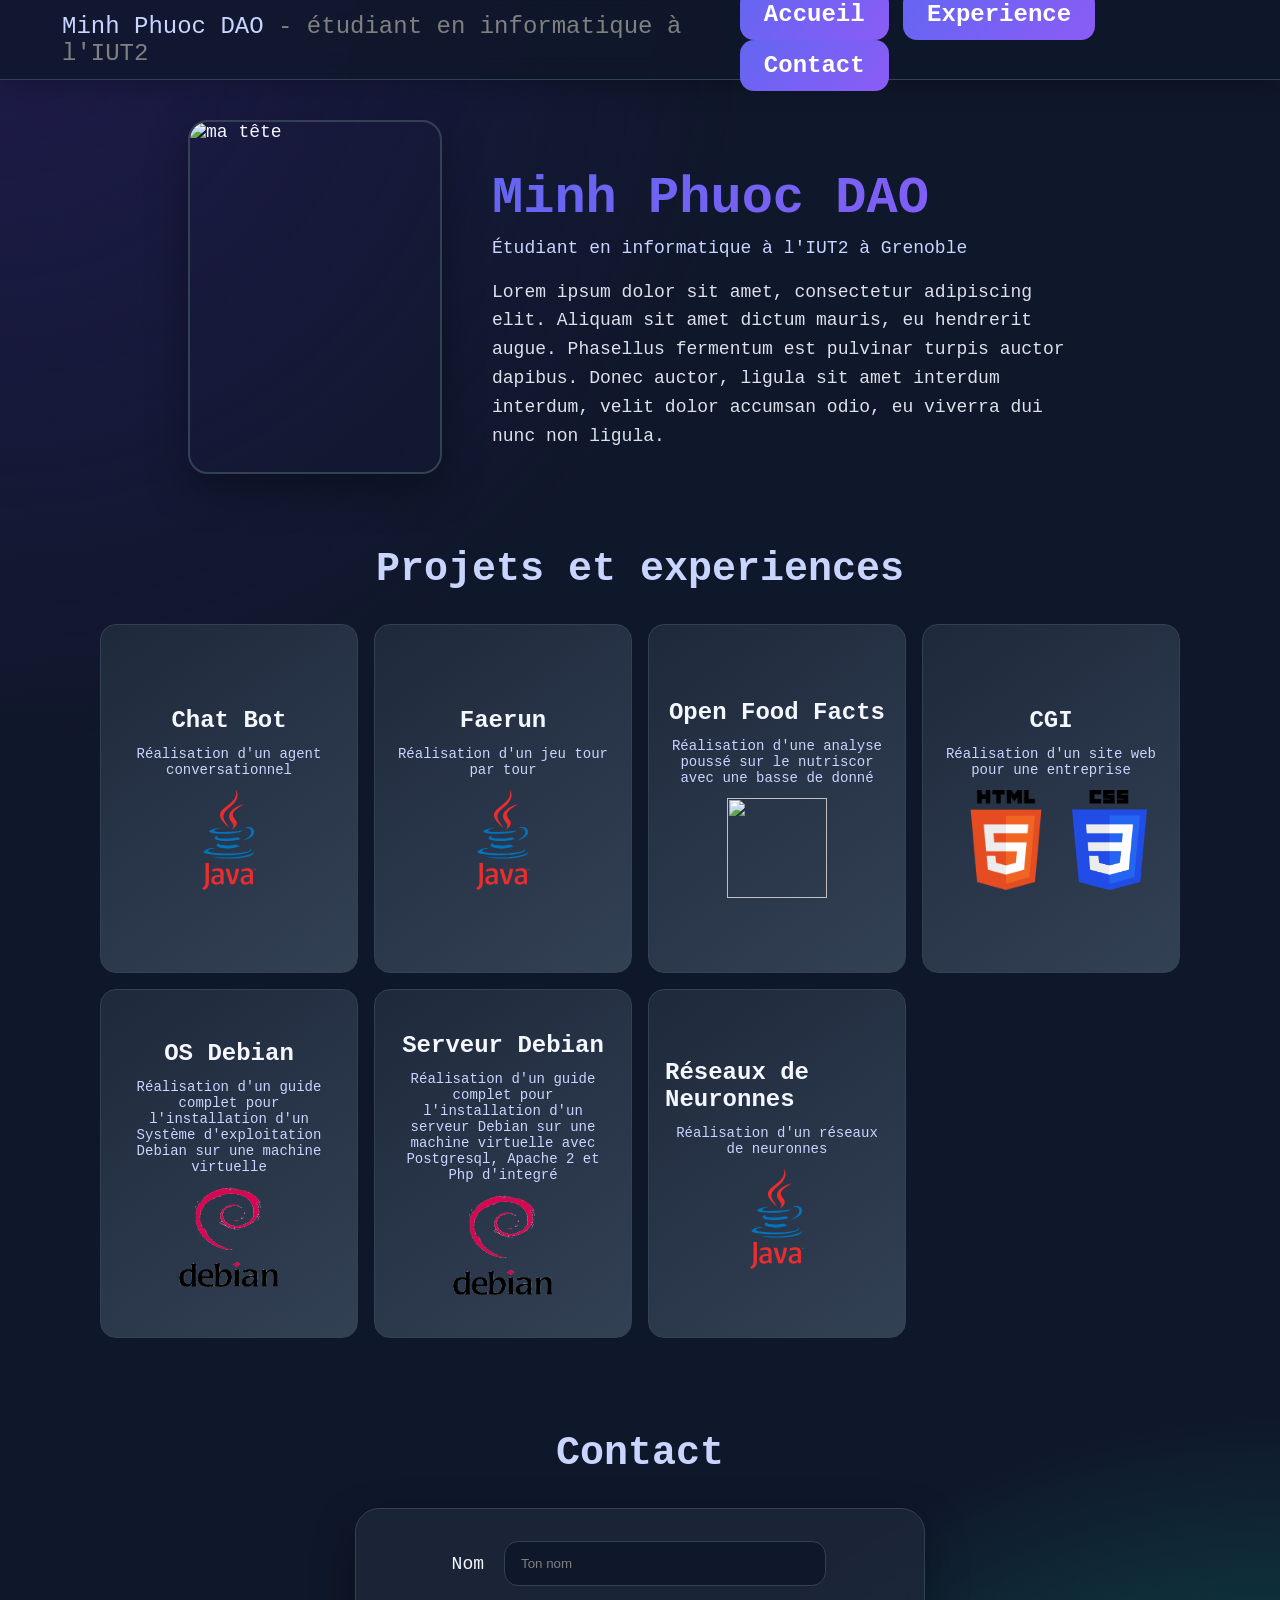
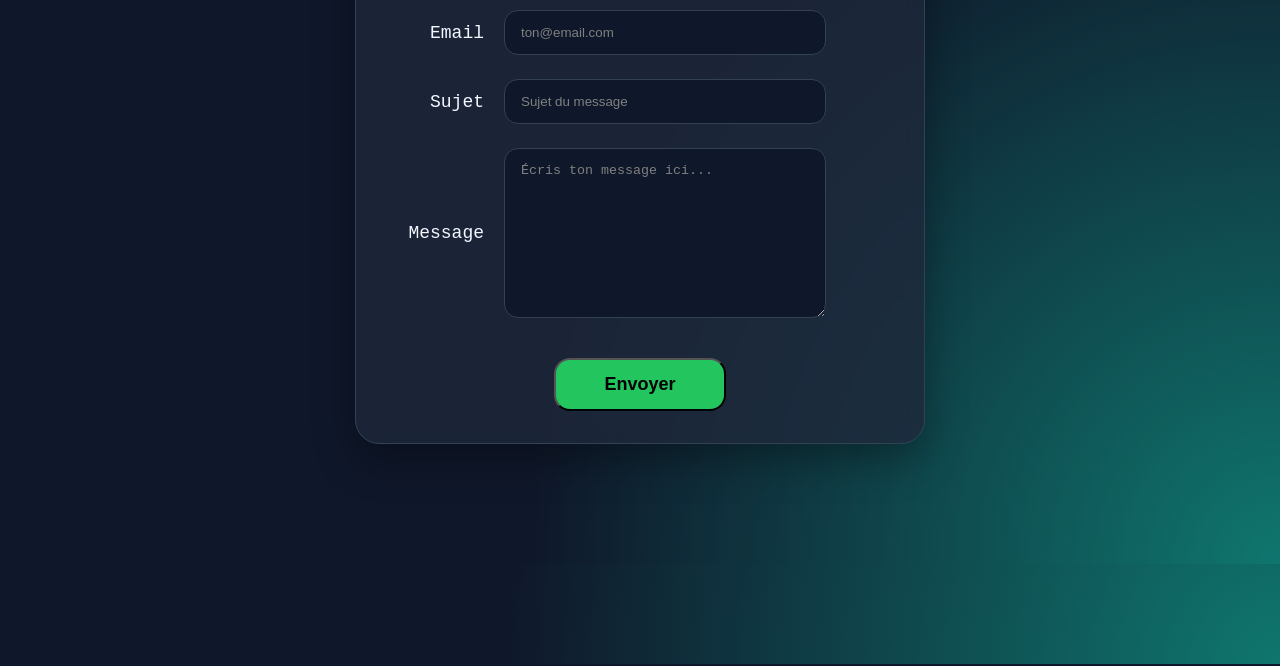
==== commit c1d4e1b3: "changement mineur" ====
--- a/Portofolio.html
+++ b/Portofolio.html
@@ -11,7 +11,7 @@
 
 <body>
     <nav>
-        <p>Minh Phuoc DAO <span>- étudiant en informatique à l'UGA</span></p>
+        <p>Minh Phuoc DAO <span>- étudiant en informatique à l'IUT2</span></p>
         <section>
             <a href="#presentation" class="btn">Accueil</a>
             <a href="#experience" class="btn">Experience</a>
@@ -20,15 +20,13 @@
     </nav>
 
     <section id="presentation">
-        <h2>Présentation</h2>
-
         <div class="presentation-container">
 
             <img src="pp.png" class="pp" alt="ma tête">
 
             <div class="presentation-text">
                 <h1>Minh Phuoc DAO</h1>
-                <span>Étudiant en informatique à l'UGA</span>
+                <span>Étudiant en informatique à l'IUT2 à Grenoble</span>
 
                 <p>
                     Lorem ipsum dolor sit amet, consectetur adipiscing elit.
@@ -45,7 +43,7 @@
     </section>
 
     <section id="experience">
-        <h2>Projet et experience</h2>
+        <h2>Projets et experiences</h2>
         <section class="tab">
             <section class="projet">
                 <div class="card">
@@ -55,11 +53,21 @@
                         <img src="Java_Logo.svg" alt="">
                     </div>
                 </div>
-                <div class="myModal modal">
-                    <div class="modal-content">
-
-                        <span class="close">&times;</span>
-                        <p>Some text fsefzfl..</p>
+                <div class=" modal">
+                    <div class="modal-content">
+                       <span class="close">&times;</span>
+                        <h1>Faerun</h1>
+                        <p>Explication longue du jeu</p>
+            
+                        <h2>Listes des technologies utilisé</h2>
+                        <section class="box">
+                            <div>
+                                <div class="logoP">
+                                    <img src="Java_Logo.svg" alt="">
+                                    <p>Version 21</p>
+                                </div>
+                            </div>
+                        </section>
 
                     </div>
                 </div>
@@ -73,14 +81,22 @@
                         <img src="Java_Logo.svg" alt="">
                     </div>
                 </div>
-                <div class="myModal modal">
-                    <div class="modal-content">
-
+                <div class=" modal">
+                    <div class="modal-content">
                         <span class="close">&times;</span>
-                        <p>Some text fsefzfl..</p>
-
-                    </div>
-                </div>
+                        <h1>Faerun</h1>
+                        <p>Explication longue du jeu</p>
+            
+                        <h2>Listes des technologies utilisé</h2>
+                        <section class="box">
+                            <div>
+                                <div class="logoP">
+                                    <img src="Java_Logo.svg" alt="">
+                                    <p>Version 21</p>
+                                </div>
+                            </div>
+                        </section>
+                    </div>
             </section>
 
             <section class="projet">
@@ -91,11 +107,22 @@
                         <img src="Sql_logo.png" alt="">
                     </div>
                 </div>
-                <div class="myModal modal">
-                    <div class="modal-content">
-
-                        <span class="close">&times;</span>
-                        <p>Some text fsefzfl..</p>
+                <div class=" modal">
+                    <div class="modal-content">
+
+                       <span class="close">&times;</span>
+                        <h1>Faerun</h1>
+                        <p>Explication longue du jeu</p>
+            
+                        <h2>Listes des technologies utilisé</h2>
+                        <section class="box">
+                            <div>
+                                <div class="logoP">
+                                    <img src="Sql_Logo.png" alt="">
+                                    <p>Postgresql</p>
+                                </div>
+                            </div>
+                        </section>
 
                     </div>
                 </div>
@@ -110,11 +137,24 @@
                         <img class="logocss" src="Css_Logo.png" alt="">
                     </div>
                 </div>
-                <div class="myModal modal">
-                    <div class="modal-content">
-
-                        <span class="close">&times;</span>
-                        <p>Some text fsefzfl..</p>
+                <div class=" modal">
+                    <div class="modal-content">
+
+                       <span class="close">&times;</span>
+                        <h1>Faerun</h1>
+                        <p>Explication longue du jeu</p>
+            
+                        <h2>Listes des technologies utilisé</h2>
+                        <section class="box">
+                            <div>
+                                <div class="logoP">
+                                    <img src="Html_Logo.png" alt="">
+                                    <p>HTML</p>
+                                    <img class="logocssP" src="Css_Logo.png" alt="">
+                                    <p>CSS</p>
+                                </div>
+                            </div>
+                        </section>
 
                     </div>
                 </div>
@@ -129,11 +169,22 @@
                         <img src="Debian_Logo.png" alt="">
                     </div>
                 </div>
-                <div class="myModal modal">
-                    <div class="modal-content">
-
-                        <span class="close">&times;</span>
-                        <p>Some text fsefzfl..</p>
+                <div class=" modal">
+                    <div class="modal-content">
+
+                       <span class="close">&times;</span>
+                        <h1>Faerun</h1>
+                        <p>Explication longue du jeu</p>
+            
+                        <h2>Listes des technologies utilisé</h2>
+                        <section class="box">
+                            <div>
+                                <div class="logoP">
+                                    <img src="Java_Logo.svg" alt="">
+                                    <p>Version 21</p>
+                                </div>
+                            </div>
+                        </section>
 
                     </div>
                 </div>
@@ -148,11 +199,22 @@
                         <img src="Debian_Logo.png" alt="">
                     </div>
                 </div>
-                <div class="myModal modal">
-                    <div class="modal-content">
-
-                        <span class="close">&times;</span>
-                        <p>Some text fsefzfl..</p>
+                <div class=" modal">
+                    <div class="modal-content">
+
+                       <span class="close">&times;</span>
+                        <h1>Faerun</h1>
+                        <p>Explication longue du jeu</p>
+            
+                        <h2>Listes des technologies utilisé</h2>
+                        <section class="box">
+                            <div>
+                                <div class="logoP">
+                                    <img src="Java_Logo.svg" alt="">
+                                    <p>Version 21</p>
+                                </div>
+                            </div>
+                        </section>
 
                     </div>
                 </div>
@@ -166,11 +228,22 @@
                         <img src="Java_Logo.svg" alt="">
                     </div>
                 </div>
-                <div class="myModal modal">
-                    <div class="modal-content">
-
-                        <span class="close">&times;</span>
-                        <p>Some text fsefzfl..</p>
+                <div class=" modal">
+                    <div class="modal-content">
+
+                       <span class="close">&times;</span>
+                        <h1>Faerun</h1>
+                        <p>Explication longue du jeu</p>
+            
+                        <h2>Listes des technologies utilisé</h2>
+                        <section class="box">
+                            <div>
+                                <div class="logoP">
+                                    <img src="Java_Logo.svg" alt="">
+                                    <p>Version 21</p>
+                                </div>
+                            </div>
+                        </section>
 
                     </div>
                 </div>
--- a/Portofolio.css
+++ b/Portofolio.css
@@ -12,7 +12,7 @@
 
 html, body {
   scroll-behavior: smooth;
-  margin: 0;
+  margin:0;
   font-family: "JetBrains Mono", monospace;
   font-size: 18px;
   color: var(--color-text);
@@ -21,12 +21,14 @@
     radial-gradient(circle at bottom right, #0f766e 0%, transparent 30%),
     var(--color-bg);
   min-height: 100vh;
+
+  padding-bottom: 100px;
 }
 
 h2 {
   margin-bottom: 32px;
   text-align: center;
-  font-size: 32px;
+  font-size: 40px;
   color: var(--color-text-alt);
 }
 
@@ -40,12 +42,14 @@
   height: 80px;
   padding: 0 30px;
   font-size: 24px;
+
   color: var(--color-text-alt);
   background: rgba(15, 23, 42, 0.75);
   backdrop-filter: blur(12px);
   border-bottom: 1px solid var(--color-border);
   box-shadow: 0 5px 25px rgba(0, 0, 0, 0.25);
   z-index: 100;
+
   box-sizing: border-box;
 }
 
@@ -169,6 +173,20 @@
   color: white;
 }
 
+.modal-content h1 {
+    margin-bottom: 32px;
+  text-align: center;
+  font-size: 50px;
+  color: var(--color-text-alt);
+}
+
+.modal-content h2 {
+    margin-bottom: 32px;
+   text-align: center;
+   font-size: 32px;
+   color: var(--color-text);
+}
+
 .close {
   color: #aaaaaa;
   float: right;
@@ -301,7 +319,7 @@
 }
 
 .presentation-text h1 {
-    font-size: 36px;
+    font-size: 52px;
     margin-bottom: 10px;
 
     background: linear-gradient(
@@ -340,7 +358,6 @@
     display: flex;
     flex-direction:row;
 
-
     gap: 16px; 
 
     align-items: center;
@@ -358,4 +375,24 @@
 .pp {
   width: 250px;
   height: 350px;
+}
+
+.box {
+  display: grid;
+  grid-template-columns: repeat(2, 1fr);
+  gap: 20px;
+  justify-items: center;
+}
+
+.logoP img {
+  width: 150px;
+  height: 150px;
+}
+
+.logoP p {
+  text-align: center;
+}
+
+.logocssP {
+  width: 110px !important;
 }
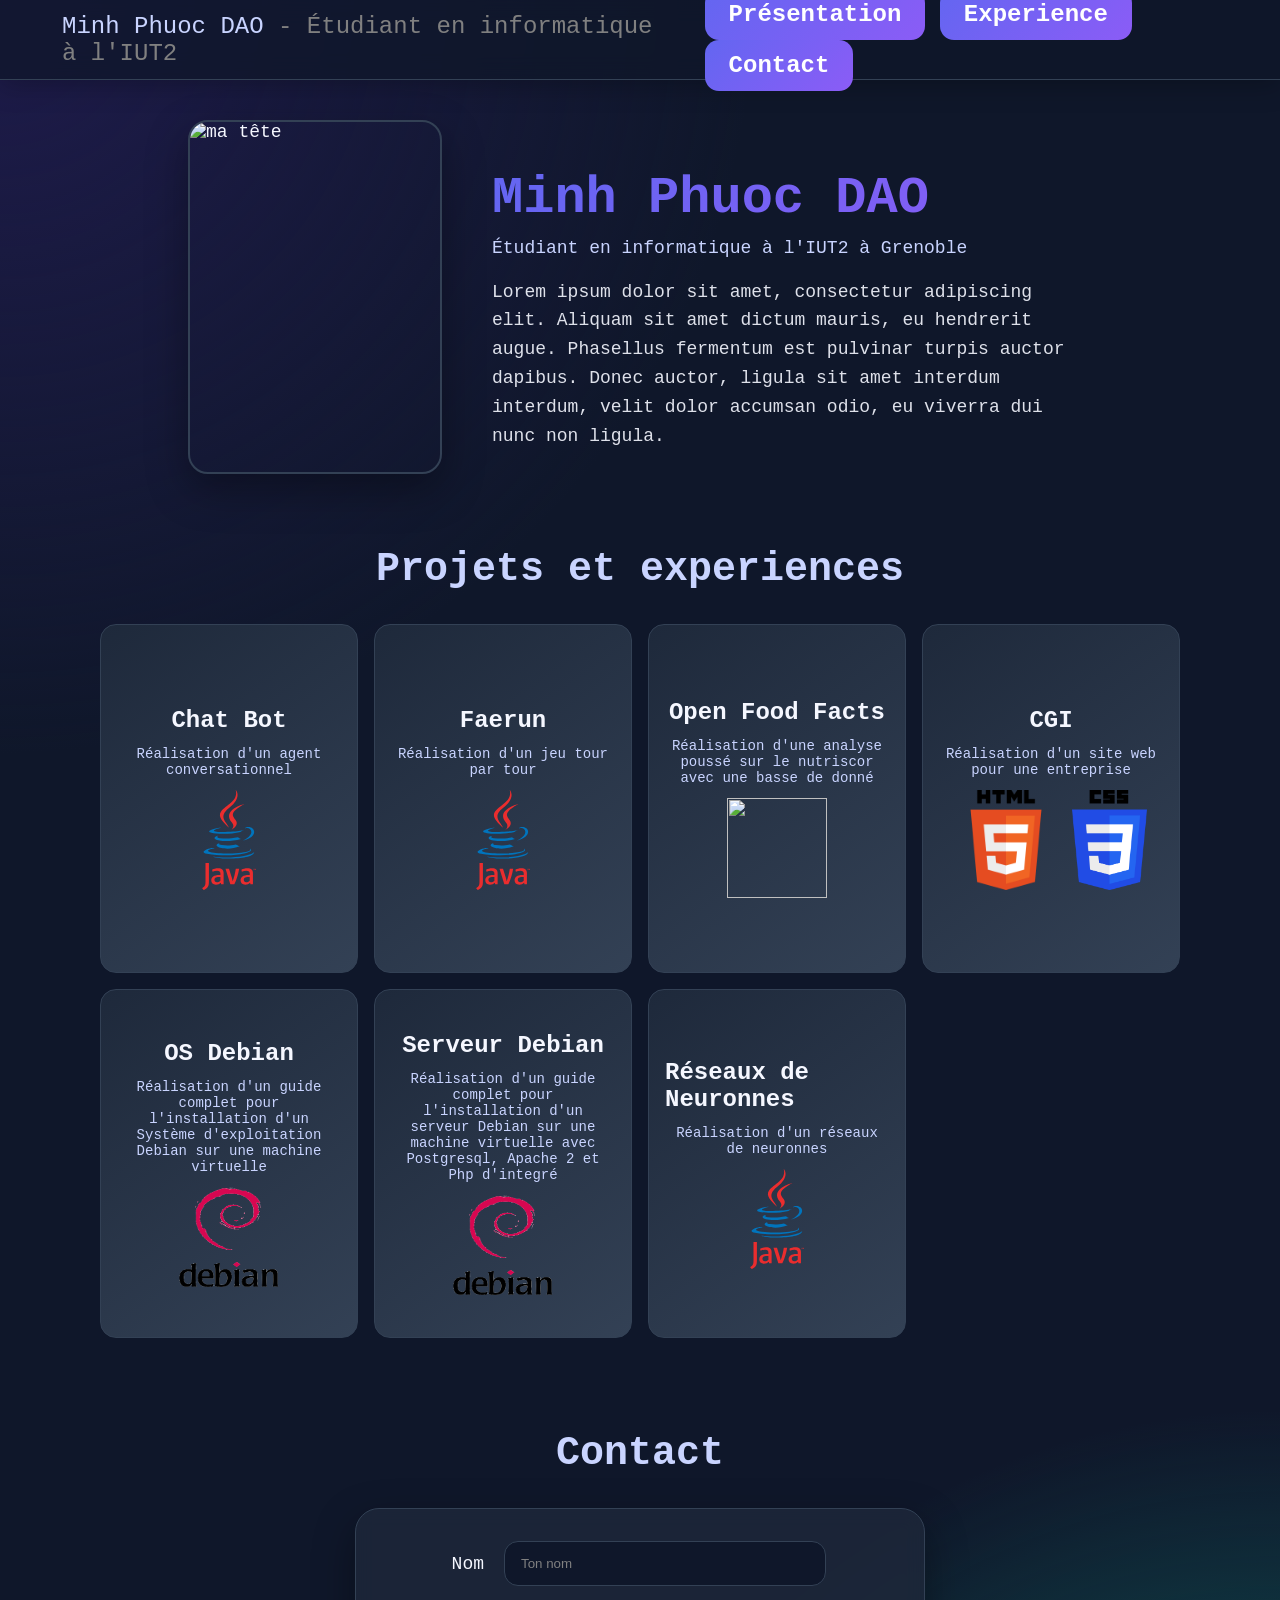
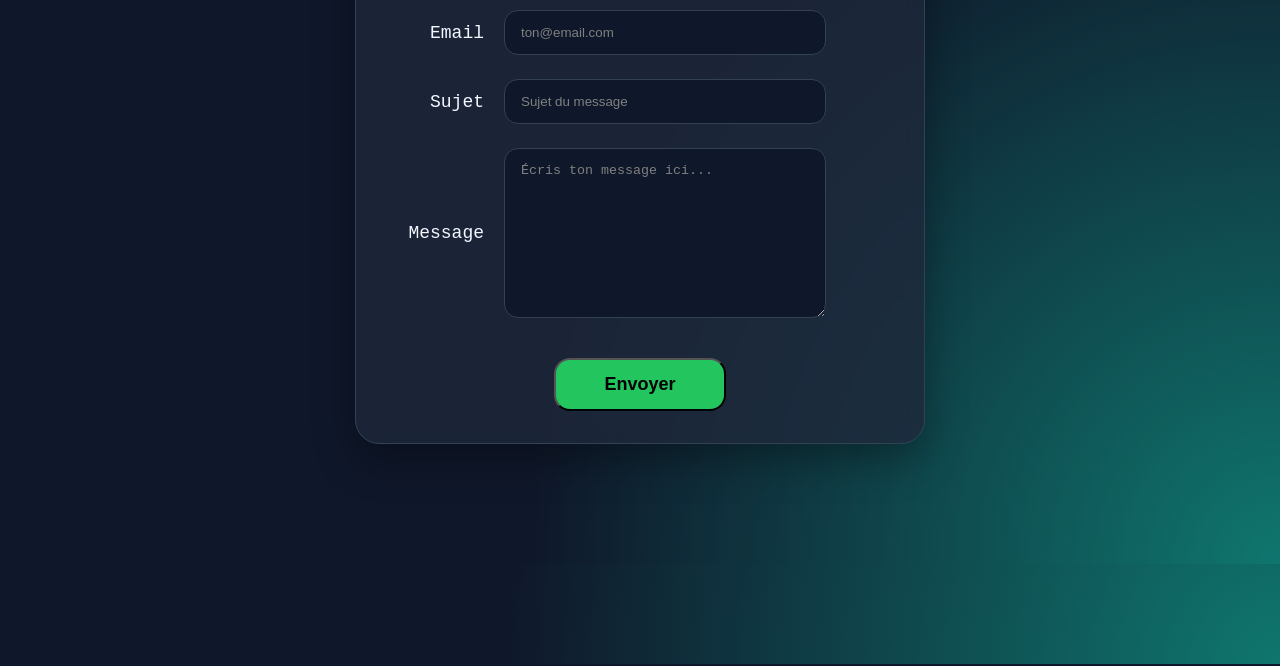
==== commit 16293d85: "amélioration pop up" ====
--- a/Portofolio.html
+++ b/Portofolio.html
@@ -11,9 +11,9 @@
 
 <body>
     <nav>
-        <p>Minh Phuoc DAO <span>- étudiant en informatique à l'IUT2</span></p>
+        <p>Minh Phuoc DAO <span>- Étudiant en informatique à l'IUT2</span></p>
         <section>
-            <a href="#presentation" class="btn">Accueil</a>
+            <a href="#presentation" class="btn">Présentation</a>
             <a href="#experience" class="btn">Experience</a>
             <a href="#contact" class="btn">Contact</a>
         </section>
@@ -55,20 +55,21 @@
                 </div>
                 <div class=" modal">
                     <div class="modal-content">
-                       <span class="close">&times;</span>
-                        <h1>Faerun</h1>
-                        <p>Explication longue du jeu</p>
-            
-                        <h2>Listes des technologies utilisé</h2>
-                        <section class="box">
-                            <div>
-                                <div class="logoP">
+                        <span class="close">&times;</span>
+                        <h1>Chat Bot</h1>
+                        <p>Dans le cadre </p>
+
+                        <h2>Listes des technologies utilisé</h2>
+                    
+
+                            <div class="logoP">
+                                <div class="item">
                                     <img src="Java_Logo.svg" alt="">
                                     <p>Version 21</p>
                                 </div>
                             </div>
-                        </section>
-
+
+            
                     </div>
                 </div>
             </section>
@@ -86,16 +87,16 @@
                         <span class="close">&times;</span>
                         <h1>Faerun</h1>
                         <p>Explication longue du jeu</p>
-            
-                        <h2>Listes des technologies utilisé</h2>
-                        <section class="box">
-                            <div>
-                                <div class="logoP">
+
+                        <h2>Listes des technologies utilisé</h2>
+                 
+                            <div class="logoP">
+                                <div class="item">
                                     <img src="Java_Logo.svg" alt="">
                                     <p>Version 21</p>
                                 </div>
                             </div>
-                        </section>
+       
                     </div>
             </section>
 
@@ -110,19 +111,19 @@
                 <div class=" modal">
                     <div class="modal-content">
 
-                       <span class="close">&times;</span>
-                        <h1>Faerun</h1>
-                        <p>Explication longue du jeu</p>
-            
-                        <h2>Listes des technologies utilisé</h2>
-                        <section class="box">
-                            <div>
-                                <div class="logoP">
+                        <span class="close">&times;</span>
+                        <h1>Faerun</h1>
+                        <p>Explication longue du jeu</p>
+
+                        <h2>Listes des technologies utilisé</h2>
+                     
+                            <div class="logoP">
+                                <div class="item">
                                     <img src="Sql_Logo.png" alt="">
                                     <p>Postgresql</p>
                                 </div>
                             </div>
-                        </section>
+
 
                     </div>
                 </div>
@@ -140,22 +141,23 @@
                 <div class=" modal">
                     <div class="modal-content">
 
-                       <span class="close">&times;</span>
-                        <h1>Faerun</h1>
-                        <p>Explication longue du jeu</p>
-            
-                        <h2>Listes des technologies utilisé</h2>
-                        <section class="box">
-                            <div>
-                                <div class="logoP">
+                        <span class="close">&times;</span>
+                        <h1>Faerun</h1>
+                        <p>Explication longue du jeu</p>
+
+                        <h2>Listes des technologies utilisé</h2>
+
+                            <div class="logoP">
+
+                                <div class="item">
                                     <img src="Html_Logo.png" alt="">
-                                    <p>HTML</p>
+                                    <p>HTML5</p>
+                                </div>
+                                <div class="item">
                                     <img class="logocssP" src="Css_Logo.png" alt="">
-                                    <p>CSS</p>
-                                </div>
-                            </div>
-                        </section>
-
+                                    <p>CSS3</p>
+                                </div>
+                            </div>
                     </div>
                 </div>
             </section>
@@ -172,19 +174,19 @@
                 <div class=" modal">
                     <div class="modal-content">
 
-                       <span class="close">&times;</span>
-                        <h1>Faerun</h1>
-                        <p>Explication longue du jeu</p>
-            
-                        <h2>Listes des technologies utilisé</h2>
-                        <section class="box">
-                            <div>
-                                <div class="logoP">
+                        <span class="close">&times;</span>
+                        <h1>Faerun</h1>
+                        <p>Explication longue du jeu</p>
+
+                        <h2>Listes des technologies utilisé</h2>
+                
+                            <div class="logoP">
+                                <div class="item">
                                     <img src="Java_Logo.svg" alt="">
                                     <p>Version 21</p>
                                 </div>
                             </div>
-                        </section>
+
 
                     </div>
                 </div>
@@ -202,48 +204,51 @@
                 <div class=" modal">
                     <div class="modal-content">
 
-                       <span class="close">&times;</span>
-                        <h1>Faerun</h1>
-                        <p>Explication longue du jeu</p>
-            
-                        <h2>Listes des technologies utilisé</h2>
-                        <section class="box">
-                            <div>
-                                <div class="logoP">
+                        <span class="close">&times;</span>
+                        <h1>Faerun</h1>
+                        <p>Explication longue du jeu</p>
+
+                        <h2>Listes des technologies utilisé</h2>
+      
+
+                        <div class="logoP">
+                            <div class="item">
+                                <img src="Java_Logo.svg" alt="">
+                                <p>Version 21</p>
+                            </div>
+                        </div>
+
+             
+
+                    </div>
+                </div>
+            </section>
+
+            <section class="projet">
+                <div class="card">
+                    <h3>Réseaux de Neuronnes</h3>
+                    <p>Réalisation d'un réseaux de neuronnes</p>
+                    <div class="logo">
+                        <img src="Java_Logo.svg" alt="">
+                    </div>
+                </div>
+                <div class=" modal">
+                    <div class="modal-content">
+
+                        <span class="close">&times;</span>
+                        <h1>Faerun</h1>
+                        <p>Explication longue du jeu</p>
+
+                        <h2>Listes des technologies utilisé</h2>
+  
+
+                            <div class="logoP">
+                                <div class="item">
                                     <img src="Java_Logo.svg" alt="">
                                     <p>Version 21</p>
                                 </div>
                             </div>
-                        </section>
-
-                    </div>
-                </div>
-            </section>
-
-            <section class="projet">
-                <div class="card">
-                    <h3>Réseaux de Neuronnes</h3>
-                    <p>Réalisation d'un réseaux de neuronnes</p>
-                    <div class="logo">
-                        <img src="Java_Logo.svg" alt="">
-                    </div>
-                </div>
-                <div class=" modal">
-                    <div class="modal-content">
-
-                       <span class="close">&times;</span>
-                        <h1>Faerun</h1>
-                        <p>Explication longue du jeu</p>
-            
-                        <h2>Listes des technologies utilisé</h2>
-                        <section class="box">
-                            <div>
-                                <div class="logoP">
-                                    <img src="Java_Logo.svg" alt="">
-                                    <p>Version 21</p>
-                                </div>
-                            </div>
-                        </section>
+
 
                     </div>
                 </div>
--- a/Portofolio.css
+++ b/Portofolio.css
@@ -10,9 +10,10 @@
   --vert: #22c55e;
 }
 
-html, body {
+html,
+body {
   scroll-behavior: smooth;
-  margin:0;
+  margin: 0;
   font-family: "JetBrains Mono", monospace;
   font-size: 18px;
   color: var(--color-text);
@@ -53,13 +54,13 @@
   box-sizing: border-box;
 }
 
-nav > section {
+nav>section {
   font-weight: bold;
   margin: 12px;
   margin-right: 48px;
 }
 
-nav > p {
+nav>p {
   margin: 24px;
   margin-left: 32px;
 }
@@ -112,46 +113,46 @@
 }
 
 .card {
-    background: linear-gradient(145deg, #1e293b, #334155);
-    border: 1px solid var(--color-border);
-    border-radius: 16px;
-    height: 35vh;
-    display: flex;
-    flex-direction: column;
-    align-items: center;
-    justify-content: center;
-    gap: 12px;
-    padding: 16px;
-    color: var(--color-text);
-    font-size: 100%;
-    cursor: pointer;
-    transition: transform 0.2s ease, box-shadow 0.2s ease;
+  background: linear-gradient(145deg, #1e293b, #334155);
+  border: 1px solid var(--color-border);
+  border-radius: 16px;
+  height: 35vh;
+  display: flex;
+  flex-direction: column;
+  align-items: center;
+  justify-content: center;
+  gap: 12px;
+  padding: 16px;
+  color: var(--color-text);
+  font-size: 100%;
+  cursor: pointer;
+  transition: transform 0.2s ease, box-shadow 0.2s ease;
 }
 
 .card:hover {
-    transform: translateY(-8px);
-    box-shadow:
-        0 15px 35px rgba(0, 0, 0, 0.4),
-        0 0 20px rgba(99, 102, 241, 0.4);
+  transform: translateY(-8px);
+  box-shadow:
+    0 15px 35px rgba(0, 0, 0, 0.4),
+    0 0 20px rgba(99, 102, 241, 0.4);
 }
 
 .card h3 {
-    font-size: 24px;
-    margin: 0;
+  font-size: 24px;
+  margin: 0;
 }
 
 .card p {
-    font-size: 14px;
-    color: var(--color-text-alt);
-    margin: 0;
-    text-align: center;
+  font-size: 14px;
+  color: var(--color-text-alt);
+  margin: 0;
+  text-align: center;
 }
 
 .modal {
   display: none;
   position: fixed;
-  z-index: 1;
-  padding-top: 149px;
+  z-index: 1; 
+  padding-top: 150px;
   left: 35px;
   top: 0;
   width: 95%;
@@ -159,32 +160,6 @@
   overflow: auto;
   background-color: rgba(0, 0, 0, 0.6);
   backdrop-filter: blur(4px);
-}
-
-.modal-content {
-  background: #111827;
-  margin: auto;
-  padding: 20px;
-  border: 1px solid var(--color-border);
-  box-shadow: 0 0 40px rgba(0, 0, 0, 0.5);
-  width: 60%;
-  height: 66vh;
-  border-radius: 16px;
-  color: white;
-}
-
-.modal-content h1 {
-    margin-bottom: 32px;
-  text-align: center;
-  font-size: 50px;
-  color: var(--color-text-alt);
-}
-
-.modal-content h2 {
-    margin-bottom: 32px;
-   text-align: center;
-   font-size: 32px;
-   color: var(--color-text);
 }
 
 .close {
@@ -283,67 +258,67 @@
   cursor: pointer;
   transition: transform 0.3s, box-shadow 0.3s;
 }
+
 .presentation-container {
-    display: flex;
-    align-items: center;
-    justify-content: center;
-
-    gap: 50px;
-
-    margin-top: 40px;
-
-    flex-wrap: wrap; 
+  display: flex;
+  align-items: center;
+  justify-content: center;
+
+  gap: 50px;
+
+  margin-top: 40px;
+
+  flex-wrap: wrap;
 }
 
 .pp {
-    width: 250px;
-    height: 350px;
-
-    object-fit: cover;
-
-    border-radius: 20px;
-
-    border: 2px solid var(--color-border);
-
-    box-shadow: 0 15px 40px rgba(0,0,0,0.35);
-
-    transition: transform 0.3s ease;
+  width: 250px;
+  height: 350px;
+
+  object-fit: cover;
+
+  border-radius: 20px;
+
+  border: 2px solid var(--color-border);
+
+  box-shadow: 0 15px 40px rgba(0, 0, 0, 0.35);
+
+  transition: transform 0.3s ease;
 }
 
 .pp:hover {
-    transform: scale(1.03);
+  transform: scale(1.03);
 }
 
 .presentation-text {
-    max-width: 600px;
+  max-width: 600px;
 }
 
 .presentation-text h1 {
-    font-size: 52px;
-    margin-bottom: 10px;
-
-    background: linear-gradient(
-        135deg,
-        var(--color-primary),
-        var(--color-primary-light)
-    );
-
-    -webkit-background-clip: text;
-    -webkit-text-fill-color: transparent;
+  font-size: 52px;
+  margin-bottom: 10px;
+
+  background: linear-gradient(135deg,
+      var(--color-primary),
+      var(--color-primary-light));
+
+  -webkit-background-clip: text;
+  -webkit-text-fill-color: transparent;
 }
 
 .presentation-text span {
-    display: block;
-    margin-bottom: 20px;
-    color: var(--color-text-alt);
-    font-size: 18px;
+  display: block;
+  margin-bottom: 20px;
+  color: var(--color-text-alt);
+  font-size: 18px;
 }
 
 .presentation-text p {
-    line-height: 1.6;
-    color: var(--color-text);
-    opacity: 0.9;
-}
+  line-height: 1.6;
+  color: var(--color-text);
+  opacity: 0.9;
+}
+
 #contact button:hover {
   transform: translateY(-4px);
   box-shadow: 0 0 20px var(--vert);
@@ -355,17 +330,17 @@
 }
 
 .logo {
-    display: flex;
-    flex-direction:row;
-
-    gap: 16px; 
-
-    align-items: center;
+  display: flex;
+  flex-direction: row;
+
+  gap: 16px;
+
+  align-items: center;
 }
 
 .logo img {
-    width: 100px;
-    height: 100px;
+  width: 100px;
+  height: 100px;
 }
 
 .logocss {
@@ -377,22 +352,69 @@
   height: 350px;
 }
 
-.box {
-  display: grid;
-  grid-template-columns: repeat(2, 1fr);
-  gap: 20px;
+
+.logoP {
+  display: flex;
+  flex-direction: row;
+  align-items: center;
+  gap: 24px; 
   justify-items: center;
 }
 
+.item {
+  display: flex;
+  flex-direction: column;
+  align-items: center;
+  padding: 12px; 
+  border-radius: 12px; 
+  background-color: var(--color-bg-alt);
+  transition: transform 0.2s ease;
+}
+
 .logoP img {
-  width: 150px;
-  height: 150px;
+  width: 120px;
+  height: 120px;
 }
 
 .logoP p {
   text-align: center;
+  margin-top: 6px; 
+  font-size: 0.9rem;
 }
 
 .logocssP {
-  width: 110px !important;
-}+  width: 90px !important;
+  padding-left: 12px;
+  padding-right: 12px;
+}
+
+.item:hover {
+  transform: translateY(-4px);
+}
+
+.modal-content {
+  background: #111827;
+  margin: auto;
+  padding: 16px;
+  border: 1px solid var(--color-border);
+  box-shadow: 0 0 40px rgba(0, 0, 0, 0.5);
+  width: 60%;
+  height: 66vh;
+  border-radius: 32px;
+  color: white;
+}
+
+.modal-content h1 {
+  margin-bottom: 0;
+  text-align: center;
+  font-size: 50px;
+  color: var(--color-text-alt);
+  margin-top: 0px;
+}
+
+.modal-content h2 {
+  margin-bottom: 32px;
+  text-align: center;
+  font-size: 32px;
+  color: var(--color-text);
+}
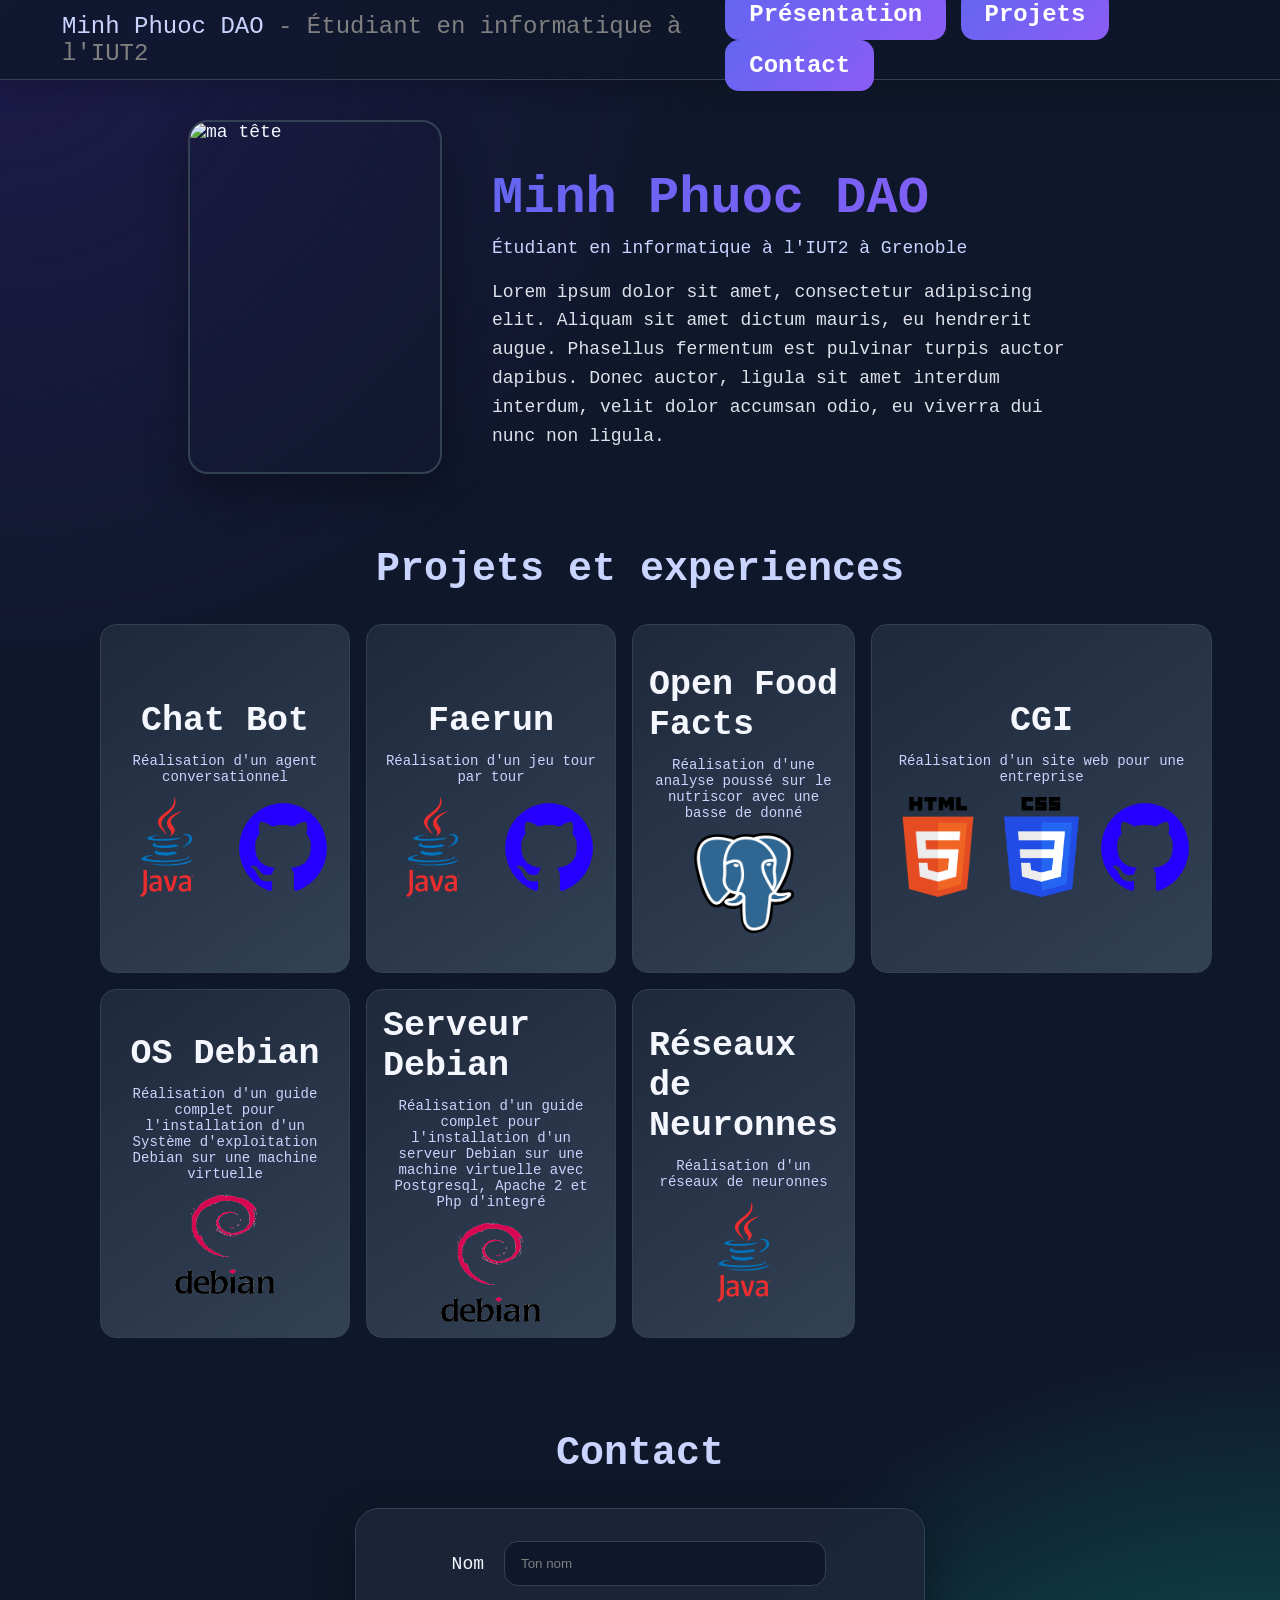
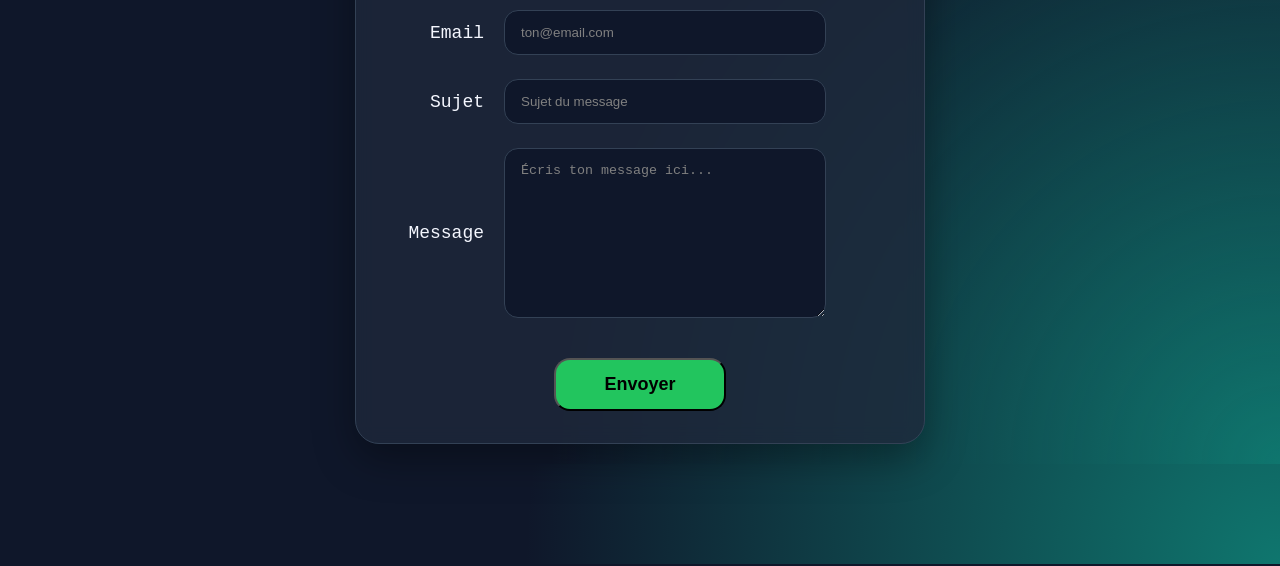
==== commit b9b16660: "amé" ====
--- a/Portofolio.html
+++ b/Portofolio.html
@@ -1,12 +1,12 @@
 <!DOCTYPE html>
-<html lang="en">
+<html lang="fr">
 
 <head>
     <meta charset="UTF-8">
     <meta name="viewport" content="width=device-width, initial-scale=1.0">
     <link rel="stylesheet" href="Portofolio.css">
     <link rel="stylesheet" href="Card.css">
-    <title>Document</title>
+    <title>Minh Phuoc DAO</title>
 </head>
 
 <body>
@@ -14,7 +14,7 @@
         <p>Minh Phuoc DAO <span>- Étudiant en informatique à l'IUT2</span></p>
         <section>
             <a href="#presentation" class="btn">Présentation</a>
-            <a href="#experience" class="btn">Experience</a>
+            <a href="#experience" class="btn">Projets</a>
             <a href="#contact" class="btn">Contact</a>
         </section>
     </nav>
@@ -51,25 +51,63 @@
                     <p>Réalisation d'un agent conversationnel</p>
                     <div class="logo">
                         <img src="Java_Logo.svg" alt="">
+                        <img src="Github_Logo.png" alt="">
                     </div>
                 </div>
                 <div class=" modal">
                     <div class="modal-content">
                         <span class="close">&times;</span>
                         <h1>Chat Bot</h1>
-                        <p>Dans le cadre </p>
-
-                        <h2>Listes des technologies utilisé</h2>
-                    
-
-                            <div class="logoP">
-                                <div class="item">
-                                    <img src="Java_Logo.svg" alt="">
-                                    <p>Version 21</p>
-                                </div>
-                            </div>
-
-            
+                        <div class="explication">
+                            <p>Dans le cadre d'un projet de groupe de première année en BUT informatique.
+                                Nous avons réalisé un agent conversationnel pour répondre à des questions de culture
+                                Général.
+                                L'utilisateur peut interagir avec l'agent par le biais d'un terminal.</p>
+                            <p>
+                                Il a la possibilité de poser une question. Si la réponse est mauvaise, l'utilisateur
+                                peut
+                                apprendre à l'agent la
+                                Bonne réponse.
+                                L'agent peut aussi répondre à plusieurs questions à la fois dans le contexte de la
+                                Première question.
+                            </p>
+                            <p>
+                                Nous y avons intégré un système de synovie permettant à l'agent de comprendre une
+                                question avec des fautes de
+                                Syntaxe. </p>
+                            <p>
+                                J'ai personnellement réalisé le système de reconnaissance des questions. Pour cela, nous
+                                avons un fichier avec des
+                                Question et des réponses prédéfinies.
+                                Grâce à cela, j'ai identifié la et les mots clés d'une question.</p>
+
+                            <p>
+                                Nous avons utilisé une méthode d'indexage pour des raisons de performance.
+                                En raison de cela, nous avons rédigé un rapport sur la complexité algorithmique de notre
+                                agent pour
+                                regarder à quel point notre système de recherche par index était plus rapide en
+                                comparaison à
+                                une approche plus naïve.</p>
+
+                            <p>
+                                Nous avons codé la totalité du projet en Java et nous avons utilisé GitHub pour
+                                collaborer et partager les fichiers. </p>
+                        </div>
+                        <h2>Listes des technologies utilisé</h2>
+
+
+                        <div class="logoP">
+                            <div class="item">
+                                <img src="Java_Logo.svg" alt="">
+                                <p>Version 21</p>
+                            </div>
+                                                        <div class="item">
+                                <img src="Github_Logo.png" alt="">
+                                <p>Git Hub</p>
+                            </div>
+                        </div>
+
+
                     </div>
                 </div>
             </section>
@@ -80,23 +118,31 @@
                     <p>Réalisation d'un jeu tour par tour</p>
                     <div class="logo">
                         <img src="Java_Logo.svg" alt="">
-                    </div>
-                </div>
-                <div class=" modal">
-                    <div class="modal-content">
-                        <span class="close">&times;</span>
-                        <h1>Faerun</h1>
-                        <p>Explication longue du jeu</p>
-
-                        <h2>Listes des technologies utilisé</h2>
-                 
-                            <div class="logoP">
-                                <div class="item">
-                                    <img src="Java_Logo.svg" alt="">
-                                    <p>Version 21</p>
-                                </div>
-                            </div>
-       
+                        <img src="Github_Logo.png" alt="">
+
+                    </div>
+                </div>
+                <div class=" modal">
+                    <div class="modal-content">
+                        <span class="close">&times;</span>
+                        <h1>Faerun</h1>
+                        <div>
+                            <p></p>
+                        </div>
+
+                        <h2>Listes des technologies utilisé</h2>
+
+                        <div class="logoP">
+                            <div class="item">
+                                <img src="Java_Logo.svg" alt="">
+                                <p>Version 21</p>
+                            </div>
+                            <div class="item">
+                                <img src="Github_Logo.png" alt="">
+                                <p>Git Hub</p>
+                            </div>
+                        </div>
+
                     </div>
             </section>
 
@@ -105,7 +151,7 @@
                     <h3>Open Food Facts</h3>
                     <p>Réalisation d'une analyse poussé sur le nutriscor avec une basse de donné</p>
                     <div class="logo">
-                        <img src="Sql_logo.png" alt="">
+                        <img src="Sql_Logo.png" alt="">
                     </div>
                 </div>
                 <div class=" modal">
@@ -116,13 +162,13 @@
                         <p>Explication longue du jeu</p>
 
                         <h2>Listes des technologies utilisé</h2>
-                     
-                            <div class="logoP">
-                                <div class="item">
-                                    <img src="Sql_Logo.png" alt="">
-                                    <p>Postgresql</p>
-                                </div>
-                            </div>
+
+                        <div class="logoP">
+                            <div class="item">
+                                <img src="Sql_Logo.png" alt="">
+                                <p>Postgresql</p>
+                            </div>
+                        </div>
 
 
                     </div>
@@ -136,6 +182,7 @@
                     <div class="logo">
                         <img src="Html_Logo.png" alt="">
                         <img class="logocss" src="Css_Logo.png" alt="">
+                        <img src="Github_Logo.png" alt="">
                     </div>
                 </div>
                 <div class=" modal">
@@ -147,17 +194,22 @@
 
                         <h2>Listes des technologies utilisé</h2>
 
-                            <div class="logoP">
-
-                                <div class="item">
-                                    <img src="Html_Logo.png" alt="">
-                                    <p>HTML5</p>
-                                </div>
-                                <div class="item">
-                                    <img class="logocssP" src="Css_Logo.png" alt="">
-                                    <p>CSS3</p>
-                                </div>
-                            </div>
+                        <div class="logoP">
+
+                            <div class="item">
+                                <img src="Html_Logo.png" alt="">
+                                <p>HTML5</p>
+                            </div>
+                            <div class="item">
+                                <img class="logocssP" src="Css_Logo.png" alt="">
+                                <p>CSS3</p>
+                            </div>
+                                                        <div class="item">
+                                <img src="Github_Logo.png" alt="">
+                                <p>Git Hub</p>
+                            </div>
+
+                        </div>
                     </div>
                 </div>
             </section>
@@ -176,16 +228,18 @@
 
                         <span class="close">&times;</span>
                         <h1>Faerun</h1>
-                        <p>Explication longue du jeu</p>
-
-                        <h2>Listes des technologies utilisé</h2>
-                
-                            <div class="logoP">
-                                <div class="item">
-                                    <img src="Java_Logo.svg" alt="">
-                                    <p>Version 21</p>
-                                </div>
-                            </div>
+                        <div>
+                            <p>ccdcdc</p>
+                        </div>
+
+                        <h2>Listes des technologies utilisé</h2>
+
+                        <div class="logoP">
+                            <div class="item">
+                                <img src="Java_Logo.svg" alt="">
+                                <p>Version 21</p>
+                            </div>
+                        </div>
 
 
                     </div>
@@ -209,16 +263,16 @@
                         <p>Explication longue du jeu</p>
 
                         <h2>Listes des technologies utilisé</h2>
-      
-
-                        <div class="logoP">
-                            <div class="item">
-                                <img src="Java_Logo.svg" alt="">
-                                <p>Version 21</p>
-                            </div>
-                        </div>
-
-             
+
+
+                        <div class="logoP">
+                            <div class="item">
+                                <img src="Java_Logo.svg" alt="">
+                                <p>Version 21</p>
+                            </div>
+                        </div>
+
+
 
                     </div>
                 </div>
@@ -240,14 +294,14 @@
                         <p>Explication longue du jeu</p>
 
                         <h2>Listes des technologies utilisé</h2>
-  
-
-                            <div class="logoP">
-                                <div class="item">
-                                    <img src="Java_Logo.svg" alt="">
-                                    <p>Version 21</p>
-                                </div>
-                            </div>
+
+
+                        <div class="logoP">
+                            <div class="item">
+                                <img src="Java_Logo.svg" alt="">
+                                <p>Version 21</p>
+                            </div>
+                        </div>
 
 
                     </div>
--- a/Portofolio.css
+++ b/Portofolio.css
@@ -22,8 +22,6 @@
     radial-gradient(circle at bottom right, #0f766e 0%, transparent 30%),
     var(--color-bg);
   min-height: 100vh;
-
-  padding-bottom: 100px;
 }
 
 h2 {
@@ -137,7 +135,7 @@
 }
 
 .card h3 {
-  font-size: 24px;
+  font-size: 35px;
   margin: 0;
 }
 
@@ -191,6 +189,7 @@
   flex-direction: column;
   align-items: center;
 
+  margin-bottom: 100px;
 }
 
 .contact-form {
@@ -356,9 +355,8 @@
 .logoP {
   display: flex;
   flex-direction: row;
-  align-items: center;
   gap: 24px; 
-  justify-items: center;
+  justify-content: center;
 }
 
 .item {
@@ -398,8 +396,8 @@
   padding: 16px;
   border: 1px solid var(--color-border);
   box-shadow: 0 0 40px rgba(0, 0, 0, 0.5);
-  width: 60%;
-  height: 66vh;
+  width: 75%;
+  min-height: 75%;
   border-radius: 32px;
   color: white;
 }
@@ -418,3 +416,10 @@
   font-size: 32px;
   color: var(--color-text);
 }
+
+.explication{
+  min-height: 350px;
+  padding-left: 30px;
+  padding-right: 30px;
+  padding-top: 30px;
+}
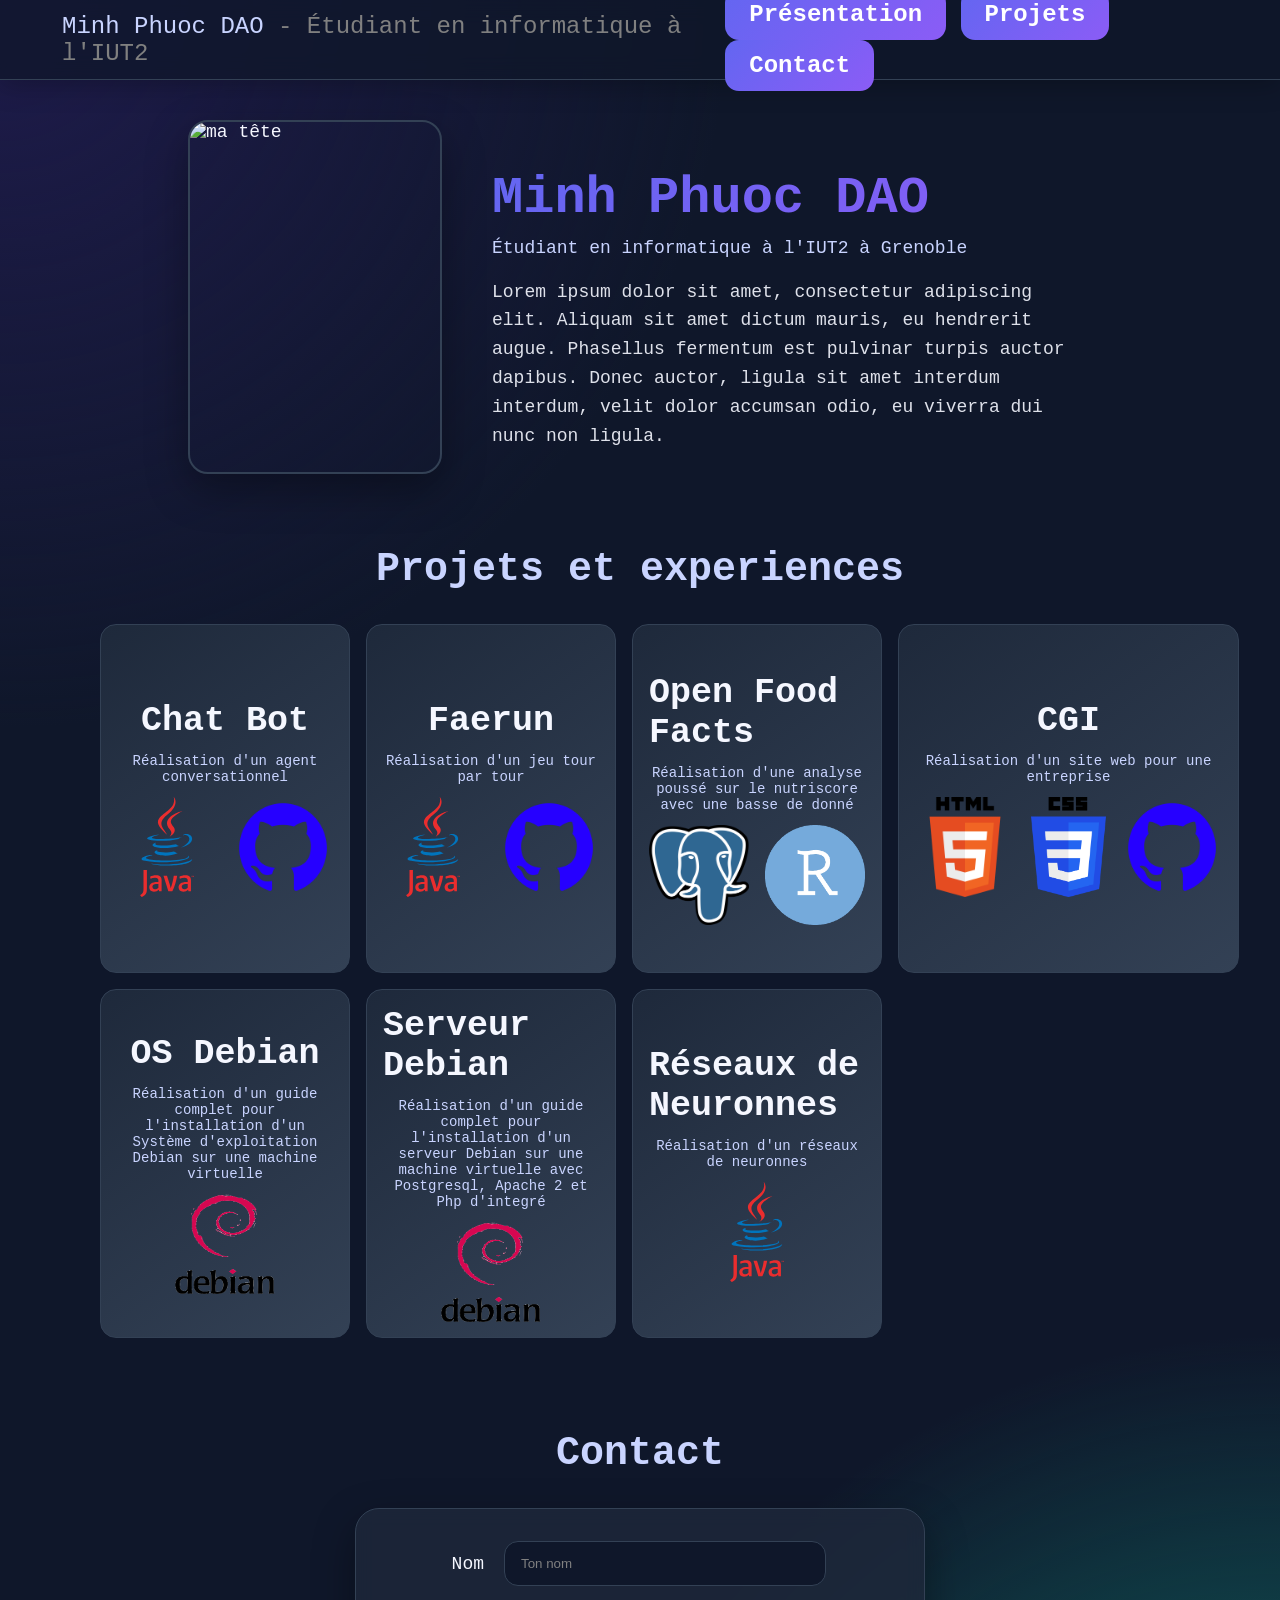
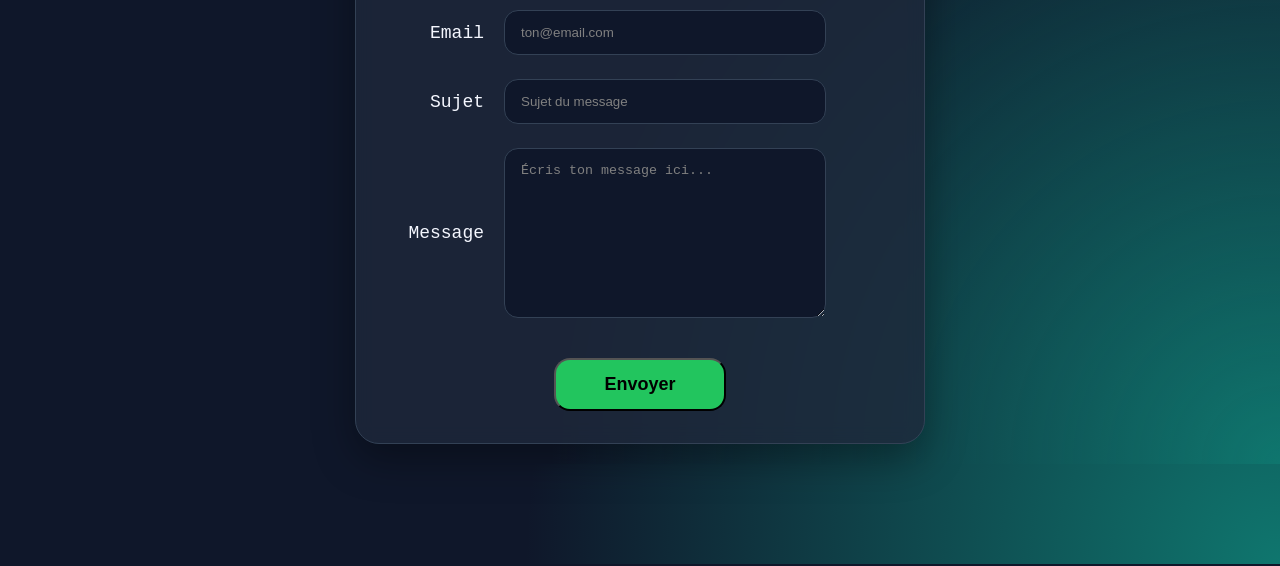
==== commit 4d099dd8: "changeme,t" ====
--- a/Portofolio.html
+++ b/Portofolio.html
@@ -101,7 +101,7 @@
                                 <img src="Java_Logo.svg" alt="">
                                 <p>Version 21</p>
                             </div>
-                                                        <div class="item">
+                            <div class="item">
                                 <img src="Github_Logo.png" alt="">
                                 <p>Git Hub</p>
                             </div>
@@ -126,8 +126,23 @@
                     <div class="modal-content">
                         <span class="close">&times;</span>
                         <h1>Faerun</h1>
-                        <div>
-                            <p></p>
+                        <div class="explication">
+                            <p>Dans le cadre d'un projet de groupe de première année en BUT informatique.
+                                Nous avons réalisé un jeu sans interface graphique à joué entre deux personne.
+                                L'utilisateur peut y jouer contre un robot ou contre un deuxième utilisateur.</p>
+                            </p>
+                            <p>
+                                Faerun est un mini-jeu qui se joue depuis le terminal.
+                            </p>
+                            <p>
+                                Faerun est un jeu contenant 2 chateau (rouge et bleu) ennemie,
+                                entraînent chacun une équipe de guerriers de différents types (Chef elfe, Elfe, Chef
+                                nain, Nain)
+                                et les envoient au combat sur un plateau de jeu constitué d'une bande de carreaux.
+                            </p>
+                            <p>
+                                j'ai codé la totalité du projet en Java et utilisé Git pour
+                                versionner et partager les fichiers. </p>
                         </div>
 
                         <h2>Listes des technologies utilisé</h2>
@@ -149,17 +164,53 @@
             <section class="projet">
                 <div class="card">
                     <h3>Open Food Facts</h3>
-                    <p>Réalisation d'une analyse poussé sur le nutriscor avec une basse de donné</p>
+                    <p>Réalisation d'une analyse poussé sur le nutriscore avec une basse de donné</p>
                     <div class="logo">
                         <img src="Sql_Logo.png" alt="">
-                    </div>
-                </div>
-                <div class=" modal">
-                    <div class="modal-content">
-
-                        <span class="close">&times;</span>
-                        <h1>Faerun</h1>
-                        <p>Explication longue du jeu</p>
+                        <img src="RStudio_Logo.png" alt="">
+                    </div>
+                </div>
+                <div class=" modal">
+                    <div class="modal-content">
+
+                        <span class="close">&times;</span>
+                        <h1>Open Food Facts</h1>
+                        <div class="explication">
+                            <p>
+                                Dans le cadre d'un projet à deux de première année en BUT Informatique,
+                                nous avons réalisé une étude de données à partir de la base Open Food Facts,
+                                une base de données collaborative contenant des informations nutritionnelles
+                                sur des milliers de produits alimentaires.
+                            </p>
+                            <p>
+                                L'objectif du projet était d'exploiter et d'analyser ces données afin de
+                                mieux comprendre les facteurs influençant le calcul du Nutri-Score et de
+                                fournir des informations pertinentes aux consommateurs. Nous avons travailé sur le sujet des sucreries vendu Etat unis.
+                            </p>
+
+                            <p>
+                                La première partie du travail consistait à explorer, nettoyer et structurer
+                                les données. La base contenant de nombreuses erreurs, valeurs manquantes et
+                                informations inutiles, nous avons dû sélectionner les données pertinentes avant toute analyse.
+                                Nous avons utilisé des requêtes SQL pour extraire et filtré des informations
+                                utiles.
+                            </p>
+                            <p>
+                                Une fois les données préparées, nous avons réalisé plusieurs analyses
+                                statistiques et créé des graphiques permettant de visualiser les tendances,
+                                les corrélations et les caractéristiques nutritionnelles des produits étudiés.
+                            </p>
+
+                            <p>
+                                Les résultats ont été synthétisés dans un rapport rédigé,
+                                présentant notre méthodologie, les traitements effectués sur les données et
+                                les conclusions obtenues à partir des analyses réalisées.
+                            </p>
+
+                            <p>
+                                Nous avons mené ce projet à deux, 
+                            </p>
+                        </div>
 
                         <h2>Listes des technologies utilisé</h2>
 
@@ -167,6 +218,10 @@
                             <div class="item">
                                 <img src="Sql_Logo.png" alt="">
                                 <p>Postgresql</p>
+                            </div>
+                            <div class="item">
+                                <img src="RStudio_Logo.png" alt="">
+                                <p>R Studio</p>
                             </div>
                         </div>
 
@@ -204,7 +259,7 @@
                                 <img class="logocssP" src="Css_Logo.png" alt="">
                                 <p>CSS3</p>
                             </div>
-                                                        <div class="item">
+                            <div class="item">
                                 <img src="Github_Logo.png" alt="">
                                 <p>Git Hub</p>
                             </div>
--- a/Portofolio.css
+++ b/Portofolio.css
@@ -153,7 +153,7 @@
   padding-top: 150px;
   left: 35px;
   top: 0;
-  width: 95%;
+  width: 100%;
   height: 100%;
   overflow: auto;
   background-color: rgba(0, 0, 0, 0.6);
@@ -357,6 +357,7 @@
   flex-direction: row;
   gap: 24px; 
   justify-content: center;
+  margin-bottom: 16px;
 }
 
 .item {
@@ -396,10 +397,12 @@
   padding: 16px;
   border: 1px solid var(--color-border);
   box-shadow: 0 0 40px rgba(0, 0, 0, 0.5);
-  width: 75%;
+  width: 66%;
   min-height: 75%;
   border-radius: 32px;
   color: white;
+
+  margin-bottom: 200px;
 }
 
 .modal-content h1 {
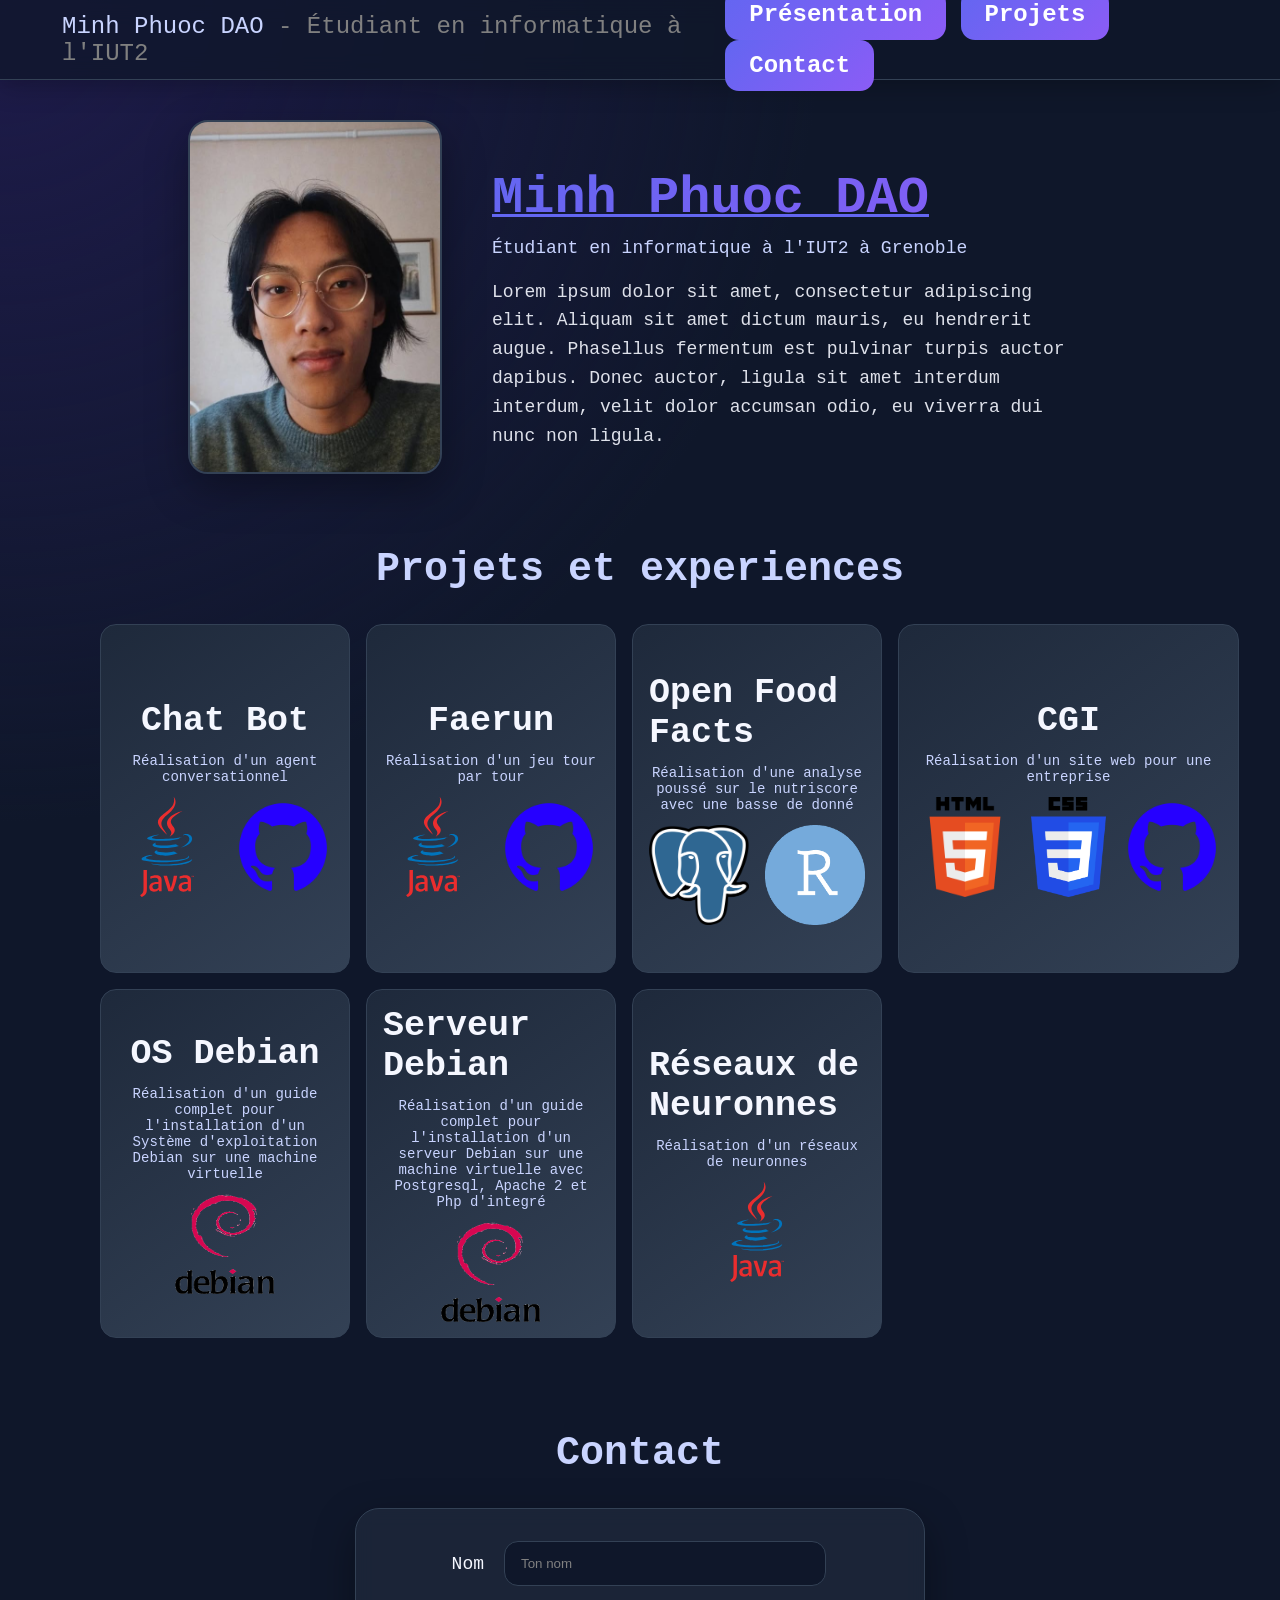
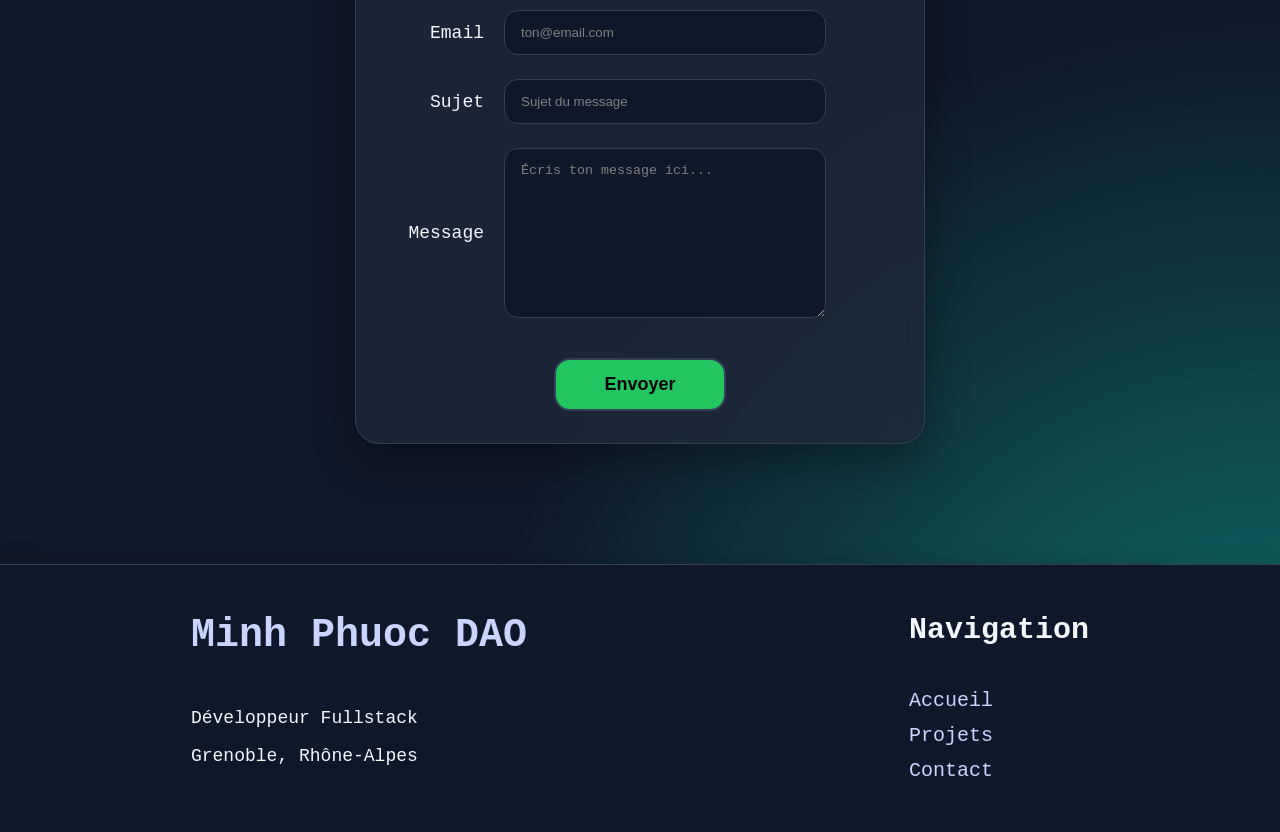
==== commit 9a3e24cc: "fini faut juste le contenu" ====
--- a/Portofolio.html
+++ b/Portofolio.html
@@ -244,11 +244,35 @@
                     <div class="modal-content">
 
                         <span class="close">&times;</span>
-                        <h1>Faerun</h1>
-                        <p>Explication longue du jeu</p>
-
-                        <h2>Listes des technologies utilisé</h2>
-
+                        <h1>CGI</h1>
+                        <div class="explication">
+                            <p>
+                               Dans le cadre d'un projet de goupe de 4 personne, nous avons concuun site web 
+                               institutionnel pour une entreprise du secteur numérique. L'objectif était de concevoir un 
+                               site destiné à un public d'élèves de 3e en recherche de stage, afin d'informer et d'aider les jeunes élèves 
+                               à trouvé leur stage dans l'entreprise.
+                            </p>
+                            <p>
+                                Le projet contient plusieurs étapes. Tout d'abord, nous avons réalisé une phase de 
+                                recolte d'information de l'entreprise afin de comprendre son activité.
+                            </p>
+
+                            <p>
+                                Nous avons également réfléchi à la formulation des projet de transition numérique et écologique de l'entreprise, 
+                                pour les élèves de jeunes ne connaissant pas le milieux.
+                            </p>
+                            <p>
+                                Dans une seconde partie, nous avons conçu la maquette du site, puis développé le site web en 
+                                respectant cette maquette. L'objectif était de proposer une interface reprenant la charte graphique de l'entreprise et
+                                contenant le necessaire pour conforter un jeune de troisième de postuler pour un stage.
+                            </p>
+                            <p>
+                                j'ai codé la totalité du projet en HTML5, CSS3 et utilisé Git pour
+                                versionner et partager les fichiers. 
+                            </p>
+                        </div>
+
+                        <h2>Listes des technologies utilisé</h2>
                         <div class="logoP">
 
                             <div class="item">
@@ -422,6 +446,23 @@
         </form>
 
     </section>
+
+    <footer>
+        <div>
+            <h2>Minh Phuoc DAO</h2>
+            <p>Développeur Fullstack</p>
+            <p>Grenoble, Rhône-Alpes</p>
+        </div>
+        
+        <div>
+            <h3>Navigation</h3>
+            <ul>
+                <li><a href="#presentation">Accueil</a></li>
+                <li><a href="#experience">Projets</a></li>
+                <li><a href="#contact">Contact</a></li>
+            </ul>
+        </div>
+    </footer>
 </body>
 
 </html>
--- a/Portofolio.css
+++ b/Portofolio.css
@@ -24,6 +24,20 @@
   min-height: 100vh;
 }
 
+.presentation-text h1 {
+  font-size: 52px;
+  margin-bottom: 10px;
+
+  background: linear-gradient(135deg,
+      var(--color-primary),
+      var(--color-primary-light));
+
+  -webkit-background-clip: text;
+  -webkit-text-fill-color: transparent;
+
+}
+
+
 h2 {
   margin-bottom: 32px;
   text-align: center;
@@ -224,8 +238,8 @@
   padding: 14px 16px;
   border-radius: 14px;
   border: 1px solid var(--color-border);
-  background: #0f172a;
-  color: white;
+  background: var(--color-bg);
+  color: var(--color-text);
   transition: all 0.3s ease;
 }
 
@@ -256,6 +270,7 @@
   font-size: 18px;
   cursor: pointer;
   transition: transform 0.3s, box-shadow 0.3s;
+  border: solid 2px var(--color-border);
 }
 
 .presentation-container {
@@ -293,17 +308,7 @@
   max-width: 600px;
 }
 
-.presentation-text h1 {
-  font-size: 52px;
-  margin-bottom: 10px;
-
-  background: linear-gradient(135deg,
-      var(--color-primary),
-      var(--color-primary-light));
-
-  -webkit-background-clip: text;
-  -webkit-text-fill-color: transparent;
-}
+
 
 .presentation-text span {
   display: block;
@@ -325,7 +330,7 @@
 
 #contact button:active {
   transform: translateY(0);
-  box-shadow: 0 6px 15px red;
+  box-shadow: 0 6px 15px var(--vert);
 }
 
 .logo {
@@ -425,4 +430,61 @@
   padding-left: 30px;
   padding-right: 30px;
   padding-top: 30px;
-}+}
+
+footer {
+    display: flex;
+    flex-direction: row;
+    justify-content: space-around;
+    background-color: var(--color-bg) ;
+    padding-top: 16px;
+    border-top: 1px solid var(--color-border);
+    box-shadow: 0 5px 25px rgba(0, 0, 0, 0.25);
+    padding-bottom: 32px;
+} 
+
+
+footer h2, footer h3{
+  margin-top: 32px;
+    transition: transform 0.3s ease;
+  display: inline-block;
+}
+
+footer h3 {
+  font-size: 30px;
+}
+
+footer h2:hover {
+  transform: translateY(-4px);
+}
+
+footer ul {
+  list-style: none;
+  padding: 0;
+  margin: 0;
+}
+
+footer li {
+  margin: 12px 0;
+  font-size: 20px;
+}
+
+footer a {
+  text-decoration: none;
+  color: var(--color-text-alt);
+  transition: all 0.3s ease;
+  position: relative;
+  display: inline-block;
+}
+
+footer a:hover {
+  transform: translateY(-4px);
+  color: var(--color-primary-light);
+}
+
+h1 {
+  text-decoration: underline;
+  text-decoration-color: var(--color-primary);
+  text-decoration-thickness: 3px;
+}
+
